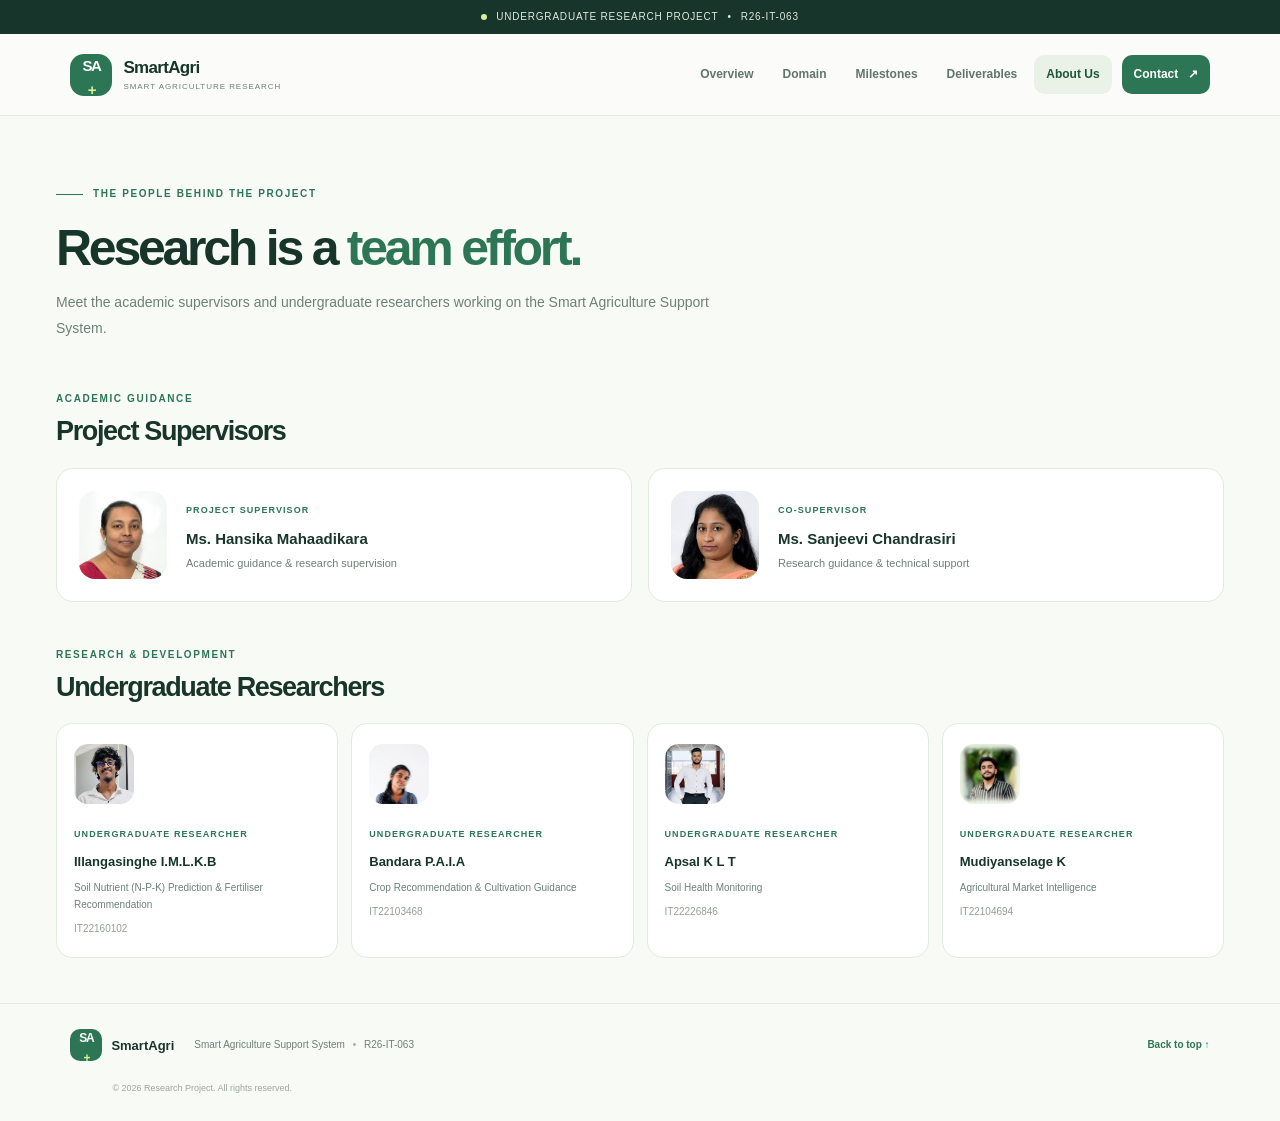
==== about.html @ f8f5207a "add research web files" ====
<!DOCTYPE html>
<html lang="en">
<head>
    <meta charset="UTF-8">
    <meta name="viewport" content="width=device-width, initial-scale=1.0">
    <meta name="description" content="Smart Agriculture Support System research project.">
    <title>About Us | SmartAgri Research</title>
    <link rel="stylesheet" href="styles.css">
</head>
<body id="top">
<div class="announcement">
    <span class="pulse"></span> Undergraduate Research Project <span>•</span> R26-IT-063
</div>
<header class="site-header">
  <a class="brand" href="index.html">
    <span class="brand-mark">SA<span>+</span></span>
    <span class="brand-copy"><strong>SmartAgri</strong><small>SMART AGRICULTURE RESEARCH</small></span>
  </a>
  <nav class="main-nav" aria-label="Main navigation">
    <a class="nav-link" href="index.html">Overview</a>
    <a class="nav-link" href="domain.html">Domain</a>
    <a class="nav-link" href="milestones.html">Milestones</a>
    <a class="nav-link" href="deliverables.html">Deliverables</a>
    <a class="nav-link active" href="about.html">About Us</a>
    <a class="nav-link nav-contact" href="contact.html">Contact <span>↗</span></a>
  </nav>
</header>

<main class="page-shell">
  <section class="page-hero">
    <div class="eyebrow"><span class="eyebrow-line"></span> THE PEOPLE BEHIND THE PROJECT</div>
    <h1>Research is a <span>team effort.</span></h1>
    <p>Meet the academic supervisors and undergraduate researchers working on the Smart Agriculture Support System.</p>
  </section>

  <!-- Project Supervisors Section -->
  <section class="team-section">
    <div class="team-heading">
      <div>
        <span class="section-kicker">ACADEMIC GUIDANCE</span>
        <h2>Project Supervisors</h2>
      </div>
    </div>
    <div class="supervisor-grid">
      <article class="person-card">
        <div class="person-avatar">
          <img src="images/supervisor1.jpg" alt="Ms. Hansika Mahaadikara">
        </div>
        <div>
          <span class="person-role">Project Supervisor</span>
          <h3>Ms. Hansika Mahaadikara</h3>
          <p>Academic guidance &amp; research supervision</p>
        </div>
      </article>
      <article class="person-card">
        <div class="person-avatar">
          <img src="images/supervisor2.jpg" alt="Ms. Sanjeevi Chandrasiri">
        </div>
        <div>
          <span class="person-role">Co-Supervisor</span>
          <h3>Ms. Sanjeevi Chandrasiri</h3>
          <p>Research guidance &amp; technical support</p>
        </div>
      </article>
    </div>
  </section>

  <!-- Undergraduate Researchers Section -->
  <section class="team-section">
    <div class="team-heading">
      <div>
        <span class="section-kicker">RESEARCH &amp; DEVELOPMENT</span>
        <h2>Undergraduate Researchers</h2>
      </div>
    </div>
    <div class="researcher-grid">
      <article class="researcher-card">
        <div class="person-avatar">
          <img src="images/member1.jpg" alt="Illangasinghe I.M.L.K.B">
        </div>
        <span class="person-role">Undergraduate Researcher</span>
        <h3>Illangasinghe I.M.L.K.B</h3>
        <p>Soil Nutrient (N-P-K) Prediction &amp; Fertiliser Recommendation</p>
        <div class="person-id">IT22160102</div>
      </article>
      
      <article class="researcher-card">
        <div class="person-avatar">
          <img src="images/member2.png" alt="Researcher 02">
        </div>
        <span class="person-role">Undergraduate Researcher</span>
        <h3>Bandara P.A.I.A</h3>
        <p>Crop Recommendation &amp; Cultivation Guidance</p>
        <div class="person-id">IT22103468</div>
      </article>
      
      <article class="researcher-card">
        <div class="person-avatar">
          <img src="images/member3.png" alt="Researcher 03">
        </div>
        <span class="person-role">Undergraduate Researcher</span>
        <h3>Apsal K L T
</h3>
        <p>Soil Health Monitoring</p>
        <div class="person-id">IT22226846</div>
      </article>
      
      <article class="researcher-card">
        <div class="person-avatar">
          <img src="images/member4.png" alt="Researcher 04">
        </div>
        <span class="person-role">Undergraduate Researcher</span>
        <h3>Mudiyanselage K
</h3>
        <p>Agricultural Market Intelligence</p>
        <div class="person-id">IT22104694</div>
      </article>
    </div>
  </section>

</main>

<footer class="site-footer">
  <a class="footer-brand" href="index.html"><span class="brand-mark">SA<span>+</span></span> SmartAgri</a>
  <p>Smart Agriculture Support System <span>•</span> R26-IT-063</p>
  <a href="#top" class="back-top">Back to top ↑</a>
  <small>© 2026 Research Project. All rights reserved.</small>
</footer>
</body>
</html>
---- styles.css ----
/* SmartAgri Research Website — HTML + CSS only */
:root{--ink:#18352c;--ink2:#29483e;--muted:#6d8078;--green:#2c7655;--green-dark:#1c563d;--lime:#d9ef9b;--mint:#eff6ed;--cream:#f8faf5;--white:#fff;--line:#e3eae1;--shadow:0 18px 55px rgba(28,67,48,.09);--font:Arial,Helvetica,sans-serif;--display:Arial,Helvetica,sans-serif}
*{box-sizing:border-box}html{scroll-behavior:smooth;scroll-padding-top:95px}body{margin:0;background:var(--cream);color:var(--ink);font-family:var(--font);font-size:15px;line-height:1.65}a{color:inherit;text-decoration:none}img{max-width:100%;display:block}.announcement{min-height:34px;background:var(--ink);color:#dfe9df;display:flex;align-items:center;justify-content:center;gap:9px;padding:5px 12px;font-size:10px;letter-spacing:.08em;text-transform:uppercase}.pulse{height:6px;width:6px;border-radius:50%;background:var(--lime)}.site-header{min-height:82px;display:flex;align-items:center;justify-content:space-between;padding:12px max(5.5vw,24px);background:#fbfcf9;border-bottom:1px solid #e5ebe2;gap:22px}.brand{display:flex;align-items:center;gap:11px;flex-shrink:0}.brand-mark{display:grid;place-items:center;background:var(--green);color:white;font-weight:800;width:42px;height:42px;border-radius:14px;font-size:15px;letter-spacing:-.1em}.brand-mark span{color:var(--lime)}.brand-copy{display:flex;flex-direction:column;line-height:1.25}.brand-copy strong{font-size:17px;letter-spacing:-.04em}.brand-copy small{font-size:8px;color:var(--muted);letter-spacing:.12em;margin-top:4px}.main-nav{display:flex;align-items:center;gap:5px;flex-wrap:wrap;justify-content:flex-end}.nav-link{padding:10px 12px;border-radius:10px;color:#61756a;font-size:12px;font-weight:700;transition:.2s}.nav-link:hover,.nav-link.active{background:#eaf2e8;color:var(--green-dark)}.nav-contact{background:var(--green);color:white;margin-left:5px}.nav-contact:hover{background:var(--green-dark);color:white}.nav-contact span{margin-left:6px}.page-shell{min-height:65vh}.hero{max-width:1240px;margin:0 auto;padding:70px 36px 60px;display:grid;grid-template-columns:1.03fr .97fr;align-items:center;gap:55px}.eyebrow,.section-kicker{display:flex;align-items:center;gap:10px;color:var(--green);font-size:10px;font-weight:700;letter-spacing:.16em}.eyebrow-line{height:1px;width:27px;background:var(--green)}h1,h2,h3,p{margin-top:0}.hero h1,.page-hero h1,.contact-copy h1{font-size:clamp(42px,5.2vw,66px);letter-spacing:-.065em;line-height:1.08;margin:22px 0;font-weight:800}.hero h1 span,.page-hero h1 span,.contact-copy h1 span{color:var(--green)}.hero-lead{max-width:560px;font-size:15px;line-height:1.9;color:#60766a}.hero-actions{display:flex;gap:12px;flex-wrap:wrap;margin-top:28px}.button{display:inline-flex;align-items:center;justify-content:center;gap:12px;padding:13px 18px;border-radius:11px;font-size:12px;font-weight:700;transition:.2s}.button-primary{background:var(--green);color:white}.button-primary:hover{background:var(--green-dark)}.button-secondary{background:white;border:1px solid var(--line);color:var(--ink)}.hero-note{display:flex;align-items:center;gap:10px;margin-top:30px;font-size:11px;color:#809087}.note-icon{width:24px;height:24px;border-radius:50%;display:grid;place-items:center;background:#e6f1dc;color:var(--green)}.hero-art{position:relative;min-height:400px;display:grid;place-items:center}.hero-image-wrap{position:relative;width:100%;height:390px;border-radius:30px 30px 90px 30px;overflow:hidden;box-shadow:var(--shadow);background:#dfead8}.hero-image-wrap img{width:100%;height:100%;object-fit:cover}.image-shade{position:absolute;inset:0;background:linear-gradient(0deg,#102f2299,transparent 55%)}.image-caption{position:absolute;bottom:24px;left:25px;color:white}.image-caption strong,.image-caption small{display:block}.image-caption strong{font-size:13px}.image-caption small{font-size:11px;color:#e1ebe1}.floating-card{position:absolute;z-index:3;display:flex;align-items:center;gap:12px;background:#ffffffed;border:1px solid #ffffffbd;padding:13px 16px;border-radius:15px;box-shadow:0 15px 35px #18352c1b}.floating-top{top:32px;left:-24px}.floating-bottom{right:-17px;bottom:40px}.float-icon{width:35px;height:35px;border-radius:11px;background:#e7f1dc;color:var(--green);display:grid;place-items:center;font-size:20px}.floating-card strong,.floating-card small{display:block}.floating-card strong{font-size:12px}.floating-card small{font-size:10px;color:var(--muted)}.stats-strip{border-top:1px solid var(--line);border-bottom:1px solid var(--line);display:grid;grid-template-columns:repeat(4,1fr);padding:23px max(8vw,25px);background:#f3f7f0}.stat{display:flex;flex-direction:column;align-items:center;gap:3px;border-right:1px solid #dce6d8}.stat:last-child{border:0}.stat-number{font-size:21px;font-weight:800;letter-spacing:-.04em}.stat-label{font-size:11px;color:var(--muted)}.section-block{max-width:1240px;padding:78px 36px;margin:auto}.section-heading{display:grid;grid-template-columns:1fr .72fr;align-items:end;gap:60px;margin-bottom:30px}.section-heading h2,.mission-band h2,.team-heading h2,.deliverable-intro h2,.contact-bottom h2{font-size:34px;line-height:1.2;letter-spacing:-.05em;margin:12px 0 0}.section-heading h2 span{color:var(--green)}.section-heading>p{color:var(--muted);font-size:13px;line-height:1.9;margin-bottom:4px}.component-grid{display:grid;grid-template-columns:repeat(4,1fr);gap:14px}.component-card{position:relative;background:white;border:1px solid var(--line);padding:24px 20px;border-radius:18px;min-height:235px;transition:.2s}.component-card:hover{transform:translateY(-3px);box-shadow:var(--shadow)}.card-number{position:absolute;right:18px;top:16px;font-size:10px;color:#a2b2a3;font-weight:700}.card-icon{width:45px;height:45px;display:grid;place-items:center;border-radius:14px;background:#eef5e8;font-size:22px;margin-bottom:20px}.component-card h3{font-size:14px;line-height:1.4;margin-bottom:9px}.component-card p{font-size:11px;color:var(--muted);line-height:1.8;margin-bottom:17px}.card-tag{font-size:9px;letter-spacing:.05em;text-transform:uppercase;font-weight:700;color:var(--green);background:#eff6ed;padding:6px 8px;border-radius:6px}.mission-band{background:var(--ink);color:white;padding:40px max(7vw,30px);display:grid;grid-template-columns:55px 1fr auto;gap:22px;align-items:center}.mission-symbol{width:49px;height:49px;display:grid;place-items:center;background:#ffffff12;border:1px solid #ffffff20;color:var(--lime);border-radius:15px;font-size:25px}.mission-band .section-kicker{color:var(--lime)}.mission-band h2{font-size:24px;max-width:700px;margin:8px 0}.mission-band p{font-size:12px;color:#c0cec4;max-width:700px;margin:0;line-height:1.8}.text-link{color:var(--lime);font-size:12px;font-weight:700;white-space:nowrap}.text-link span{margin-left:7px}.page-hero{max-width:1240px;padding:70px 36px 35px;margin:0 auto}.page-hero h1{font-size:50px;margin:18px 0 14px}.page-hero>p{max-width:700px;color:var(--muted);line-height:1.9;font-size:14px}.domain-layout{max-width:1240px;margin:10px auto 80px;padding:0 36px;display:grid;grid-template-columns:310px 1fr;gap:22px;align-items:start}.domain-tabs{display:flex;flex-direction:column;gap:8px}.domain-tab{display:flex;align-items:center;gap:12px;text-align:left;background:white;border:1px solid var(--line);padding:15px 14px;border-radius:13px;color:var(--ink);cursor:pointer;transition:.2s}.domain-tab:hover,.domain-tab:focus{background:#eaf2e8;border-color:#c8dac5}.domain-tab-icon{width:39px;height:39px;display:grid;place-items:center;flex-shrink:0;background:#eaf2e6;color:var(--green);border-radius:11px;font-size:20px}.domain-tab strong,.domain-tab small{display:block}.domain-tab strong{font-size:12px}.domain-tab small{font-size:10px;color:var(--muted);margin-top:2px}.tab-arrow{margin-left:auto;color:#9db09f}.domain-content{background:white;border:1px solid var(--line);border-radius:20px;padding:32px;min-height:300px;box-shadow:0 10px 35px #193e2508}.domain-content h2{font-size:26px;letter-spacing:-.04em;line-height:1.25;margin:12px 0}.domain-content h3{font-size:14px;margin:22px 0 8px}.domain-content p,.domain-content li{font-size:13px;color:#5e7266;line-height:1.9}.domain-content ul{padding-left:20px}.domain-content li::marker{color:var(--green)}.content-callout{padding:15px 17px;background:#f1f7ed;border-left:3px solid var(--green);border-radius:0 10px 10px 0;color:#4f6957;font-size:12px;line-height:1.8;margin-top:20px}.mini-grid{display:grid;grid-template-columns:repeat(2,1fr);gap:12px;margin-top:20px}.mini-card{background:#f8faf6;border:1px solid var(--line);border-radius:12px;padding:17px}.mini-card strong{font-size:12px;display:block;margin-bottom:5px}.mini-card p{font-size:11px;margin:0}.tech-pills{display:flex;flex-wrap:wrap;gap:8px;margin-top:15px}.tech-pills span{background:#eef5e9;border:1px solid #e0ebdb;padding:8px 11px;border-radius:8px;font-size:11px;font-weight:600;color:var(--green-dark)}.milestone-summary{max-width:1168px;margin:0 auto 35px;padding:22px 27px;background:white;border:1px solid var(--line);border-radius:16px;display:grid;grid-template-columns:1.4fr 1fr 1fr;gap:20px}.milestone-summary>div{display:flex;flex-direction:column;gap:6px}.summary-label{font-size:9px;letter-spacing:.15em;color:#84958a;font-weight:700}.milestone-summary strong{font-size:12px}.status-dot{display:inline-block;width:7px;height:7px;background:#e5aa5a;border-radius:50%;margin-right:5px}.timeline{max-width:1000px;margin:0 auto 45px;padding:0 30px 0 54px;position:relative}.timeline:before{content:"";position:absolute;top:18px;bottom:15px;left:17px;width:1px;background:#d5e3d2}.milestone{position:relative;display:grid;grid-template-columns:1fr auto;gap:18px;padding:0 0 26px}.milestone-marker{position:absolute;left:-45px;top:5px;width:20px;height:20px;border:5px solid #dcebd5;border-radius:50%;background:var(--green)}.milestone.upcoming .milestone-marker{background:white}.milestone-card{background:white;border:1px solid var(--line);padding:21px 23px;border-radius:15px}.milestone-meta{display:flex;gap:9px;align-items:center;margin-bottom:8px}.milestone-index{font-size:10px;color:#90a094;font-weight:700;letter-spacing:.1em}.milestone-status{font-size:9px;letter-spacing:.08em;font-weight:700;padding:5px 8px;border-radius:5px;background:#eaf4e7;color:#37794e}.milestone-status.progress{background:#fff1dc;color:#a26a22}.milestone-status.soon{background:#f0f2ee;color:#7e8b80}.milestone-card h3{font-size:15px;margin-bottom:7px}.milestone-card p{font-size:12px;color:var(--muted);line-height:1.8;margin:0}.milestone-date{align-self:start;color:#8b9b8f;font-size:10px;white-space:nowrap;padding-top:9px}.coming-banner{max-width:1000px;margin:0 auto 75px;background:#eef5e8;border:1px solid #dfead8;border-radius:15px;padding:20px 23px;display:flex;align-items:center;gap:15px}.coming-icon{width:37px;height:37px;border-radius:11px;display:grid;place-items:center;background:white;color:var(--green);font-size:19px;flex-shrink:0}.coming-banner strong{font-size:13px}.coming-banner p{font-size:11px;color:var(--muted);margin:3px 0 0}.coming-pill{font-size:9px;letter-spacing:.1em;font-weight:700;color:#7b8e7d;background:#fff;padding:7px 9px;border-radius:6px;white-space:nowrap;margin-left:auto}.deliverable-controls{max-width:1168px;margin:5px auto 35px;padding:0 0 22px;border-bottom:1px solid var(--line);display:flex;align-items:end;justify-content:space-between;gap:25px}.deliverable-intro h2{font-size:27px;margin:8px 0}.deliverable-intro p{font-size:12px;color:var(--muted);margin:0}.deliverable-section-title{max-width:1168px;margin:0 auto 17px;display:flex;align-items:center;gap:13px}.deliverable-section-icon{width:41px;height:41px;border-radius:12px;background:#e7f1df;color:var(--green);display:grid;place-items:center;font-size:21px}.deliverable-section-title h3{font-size:17px;margin:0 0 2px}.deliverable-section-title p{font-size:11px;color:var(--muted);margin:0}.section-count{font-size:9px;letter-spacing:.12em;color:#9aab9d;font-weight:700;margin-left:auto}.deliverable-grid{max-width:1168px;margin:0 auto 35px;display:grid;grid-template-columns:repeat(3,1fr);gap:14px}.file-card{background:white;border:1px solid var(--line);border-radius:15px;overflow:hidden;display:flex;flex-direction:column;min-width:0;transition:.2s}.file-card:hover{box-shadow:var(--shadow);transform:translateY(-2px)}.file-preview{height:125px;background:linear-gradient(135deg,#eaf3e3,#f6f8f2);position:relative;display:flex;align-items:center;justify-content:center;overflow:hidden}.file-preview:before{content:"";position:absolute;border:1px solid #c6d9bb;border-radius:50%;width:180px;height:180px;right:-40px;top:-85px}.file-icon{width:55px;height:65px;background:white;border:1px solid #dbe7d6;border-radius:9px;box-shadow:0 7px 18px #24472c13;display:grid;place-items:center;font-size:24px;color:var(--green);z-index:1}.file-kind{position:absolute;top:12px;left:13px;font-size:9px;letter-spacing:.1em;color:var(--green);font-weight:700}.file-body{padding:17px;display:flex;flex-direction:column;flex:1}.file-body h4{font-size:13px;line-height:1.5;margin:0 0 7px}.file-body p{font-size:11px;color:var(--muted);line-height:1.7;margin:0 0 15px;flex:1}.file-meta{font-size:9px;color:#9aa99c;margin-bottom:13px}.file-actions{display:flex;gap:8px;flex-wrap:wrap}.file-action{display:inline-flex;justify-content:center;align-items:center;gap:6px;flex:1;border:1px solid var(--line);border-radius:8px;padding:9px 8px;font-size:10px;font-weight:700;color:var(--green-dark);background:white}.file-action.primary{background:var(--green);border-color:var(--green);color:white}.drive-note{max-width:1168px;margin:10px auto 75px;padding:13px 16px;background:#f1f4ee;border-radius:10px;color:#718276;font-size:11px}.team-section{max-width:1168px;margin:0 auto 45px}.team-heading{display:flex;justify-content:space-between;align-items:end;margin-bottom:20px}.team-heading h2{font-size:27px;margin-top:8px}.team-count{font-size:9px;letter-spacing:.12em;color:#92a295;font-weight:700;padding-bottom:5px}.supervisor-grid{display:grid;grid-template-columns:repeat(2,1fr);gap:16px}.person-card{background:white;border:1px solid var(--line);border-radius:17px;padding:22px;display:flex;align-items:center;gap:19px;min-width:0}.person-avatar{width:88px;height:88px;border-radius:16px;background:linear-gradient(145deg,#e2efda,#f4f7ed);display:grid;place-items:center;flex-shrink:0;overflow:hidden;color:var(--green);font-size:23px;font-weight:800}.person-avatar img{width:100%;height:100%;object-fit:cover}.person-role{font-size:9px;letter-spacing:.12em;color:var(--green);font-weight:700;text-transform:uppercase}.person-card h3{font-size:15px;margin:7px 0 5px;line-height:1.4}.person-card p{font-size:11px;color:var(--muted);margin:0;line-height:1.7}.researcher-grid{display:grid;grid-template-columns:repeat(4,1fr);gap:13px}.researcher-card{background:white;border:1px solid var(--line);border-radius:16px;padding:20px 17px;min-height:220px}.researcher-card .person-avatar{width:60px;height:60px;border-radius:14px;font-size:17px;margin-bottom:16px}.researcher-card h3{font-size:13px;line-height:1.5;margin:7px 0}.researcher-card p{font-size:10px;color:var(--muted);margin:0;line-height:1.7}.person-id{font-size:10px;color:#91a093;margin-top:8px}.team-note{max-width:1168px;margin:0 auto 75px;background:#eef5e8;border-radius:12px;padding:15px 18px;display:flex;gap:12px;align-items:center;color:var(--muted);font-size:11px}.team-note p{margin:0}.contact-hero{max-width:1168px;margin:0 auto;padding:65px 0;display:grid;grid-template-columns:1fr .8fr;align-items:center;gap:60px}.contact-copy h1{font-size:52px}.contact-copy>p{max-width:500px;color:var(--muted);font-size:14px;line-height:1.9}.contact-hint{display:block;margin-top:12px;color:#91a095;font-size:10px}.contact-art{min-height:330px;position:relative;display:grid;place-items:center}.contact-circle{position:absolute;border:1px solid #cbdcc2;border-radius:50%}.circle-one{width:300px;height:300px}.circle-two{width:230px;height:230px}.contact-card{position:relative;z-index:2;background:white;border:1px solid var(--line);box-shadow:var(--shadow);padding:28px;width:290px;border-radius:20px}.contact-card-icon{display:grid;place-items:center;width:45px;height:45px;background:#eaf3e3;border-radius:13px;color:var(--green);font-size:22px;margin-bottom:25px}.contact-card h3{font-size:22px;letter-spacing:-.04em;line-height:1.3;margin:9px 0}.contact-card p{font-size:12px;color:var(--muted)}.contact-card-line{height:1px;background:var(--line);margin:22px 0 14px}.contact-card-foot{font-size:10px;color:#859589}.contact-options{max-width:1168px;margin:0 auto 55px;display:grid;grid-template-columns:repeat(3,1fr);gap:14px}.contact-options article{background:white;border:1px solid var(--line);border-radius:15px;padding:22px;display:flex;gap:14px}.contact-option-icon{width:40px;height:40px;flex-shrink:0;display:grid;place-items:center;border-radius:11px;background:#eaf3e3;color:var(--green);font-size:19px}.contact-options h3{font-size:14px;margin:3px 0 6px}.contact-options p,.contact-options article>div>span{font-size:11px;color:var(--muted);line-height:1.8;margin:0 0 9px;display:block}.contact-options a{font-size:11px;font-weight:700;color:var(--green)}.contact-bottom{max-width:1168px;margin:0 auto 75px;padding:28px 31px;background:var(--ink);color:white;border-radius:17px;display:flex;align-items:center;justify-content:space-between;gap:25px}.contact-bottom .section-kicker{color:var(--lime)}.contact-bottom h2{font-size:24px;margin:8px 0}.contact-bottom p{font-size:12px;color:#c2d0c5;margin:0;max-width:650px;line-height:1.8}.contact-bottom .coming-pill{background:#ffffff15;color:var(--lime)}.site-footer{border-top:1px solid var(--line);padding:25px max(5.5vw,24px);display:flex;align-items:center;gap:20px;flex-wrap:wrap}.footer-brand{display:flex;align-items:center;gap:9px;font-size:13px;font-weight:700}.footer-brand .brand-mark{width:32px;height:32px;border-radius:10px;font-size:12px}.site-footer p{font-size:10px;color:var(--muted);margin:0}.site-footer p span{margin:0 5px;color:#a2b0a4}.back-top{font-size:10px;font-weight:700;color:var(--green);margin-left:auto}.site-footer>small{font-size:9px;color:#9aa99c;width:100%;padding-left:42px}.page-bottom{max-width:1168px;margin:0 auto 70px;padding:20px 22px;border-radius:14px;background:#eef5e8;display:flex;align-items:center;justify-content:space-between;gap:15px}.page-bottom p{margin:0;font-size:12px;color:var(--muted)}.page-bottom a{font-size:12px;color:var(--green);font-weight:700;white-space:nowrap}
@media(max-width:1050px){.site-header{align-items:flex-start;flex-direction:column;gap:12px}.main-nav{justify-content:flex-start}.hero{gap:30px;padding-top:50px}.component-grid{grid-template-columns:repeat(2,1fr)}.section-heading{gap:30px}.deliverable-controls,.deliverable-section-title,.deliverable-grid,.drive-note,.team-section,.team-note,.contact-hero,.contact-options,.contact-bottom,.milestone-summary,.page-bottom{margin-left:24px;margin-right:24px}.researcher-grid{grid-template-columns:repeat(2,1fr)}.contact-hero{gap:25px}}
@media(max-width:760px){.announcement{font-size:9px}.site-header{padding:14px 20px;position:relative}.main-nav{gap:4px}.nav-link{padding:9px 10px;font-size:11px}.hero{grid-template-columns:1fr;padding:45px 22px;gap:20px}.hero h1{font-size:46px}.hero-lead{font-size:14px}.hero-art{min-height:300px;margin:5px 10px 0}.hero-image-wrap{height:295px;border-radius:22px 22px 65px 22px}.floating-top{left:-10px;top:15px}.floating-bottom{right:-10px;bottom:18px}.floating-card{padding:9px 11px}.stats-strip{grid-template-columns:repeat(2,1fr);padding:18px 12px;row-gap:18px}.stat:nth-child(2){border-right:0}.stat-number{font-size:18px}.section-block{padding:50px 22px}.section-heading{grid-template-columns:1fr;gap:13px}.section-heading h2,.mission-band h2{font-size:28px}.component-grid{gap:10px}.component-card{padding:18px 14px;min-height:250px}.component-card h3{font-size:13px}.component-card p{font-size:11px}.mission-band{grid-template-columns:42px 1fr;padding:28px 22px;gap:14px}.mission-symbol{width:40px;height:40px}.mission-band h2{font-size:20px}.text-link{grid-column:2}.page-hero{padding:48px 22px 27px}.page-hero h1{font-size:40px}.page-hero>p{font-size:13px}.domain-layout{padding:0 18px;margin-bottom:50px;grid-template-columns:1fr;gap:13px}.domain-tabs{display:grid;grid-template-columns:repeat(2,1fr);gap:7px}.domain-tab{padding:10px 9px;gap:8px}.domain-tab-icon{width:30px;height:30px;font-size:16px}.domain-tab strong{font-size:10px}.domain-tab small{display:none}.tab-arrow{display:none}.domain-content{padding:22px 18px;min-height:0}.domain-content h2{font-size:23px}.mini-grid{grid-template-columns:1fr}.milestone-summary{grid-template-columns:1fr;gap:13px;margin:0 18px 25px;padding:18px}.timeline{padding:0 0 0 42px;margin:0 18px 30px}.timeline:before{left:8px}.milestone-marker{left:-42px}.milestone{grid-template-columns:1fr;gap:0;padding-bottom:17px}.milestone-date{padding:0 0 0 2px;grid-row:1}.milestone-card{padding:17px}.coming-banner{margin:0 18px 50px;align-items:flex-start;padding:15px}.coming-pill{font-size:8px}.deliverable-controls{margin:0 18px 25px;display:block}.deliverable-intro{margin-bottom:16px}.deliverable-section-title,.deliverable-grid,.drive-note{margin-left:18px;margin-right:18px}.deliverable-grid{grid-template-columns:1fr;gap:12px}.file-preview{height:110px}.section-count{font-size:8px}.team-section{margin:0 18px 30px}.team-heading h2{font-size:22px}.supervisor-grid{grid-template-columns:1fr}.person-card{padding:16px;gap:13px}.person-avatar{width:70px;height:70px}.researcher-grid{grid-template-columns:1fr 1fr;gap:9px}.researcher-card{padding:14px 12px;min-height:205px}.researcher-card h3{font-size:12px}.team-note{margin:0 18px 50px;align-items:flex-start}.contact-hero{margin:0 22px;padding:45px 0 32px;grid-template-columns:1fr;gap:4px}.contact-copy h1{font-size:42px}.contact-art{min-height:290px}.contact-options{margin:0 18px 35px;grid-template-columns:1fr}.contact-bottom{margin:0 18px 50px;align-items:flex-start;padding:22px;flex-direction:column}.site-footer{padding:20px;gap:12px}.site-footer p{width:calc(100% - 45px);order:3}.back-top{margin-left:auto}.site-footer>small{padding-left:0}.page-bottom{margin:0 18px 50px;align-items:flex-start;flex-direction:column}}
@media(max-width:390px){.brand-copy small{font-size:7px}.hero h1{font-size:40px}.component-grid{grid-template-columns:1fr}.component-card{min-height:0}.domain-tabs{grid-template-columns:1fr}.domain-tab small{display:block}.researcher-grid{grid-template-columns:1fr}.researcher-card{min-height:0}.researcher-card .person-avatar{margin-bottom:10px}}
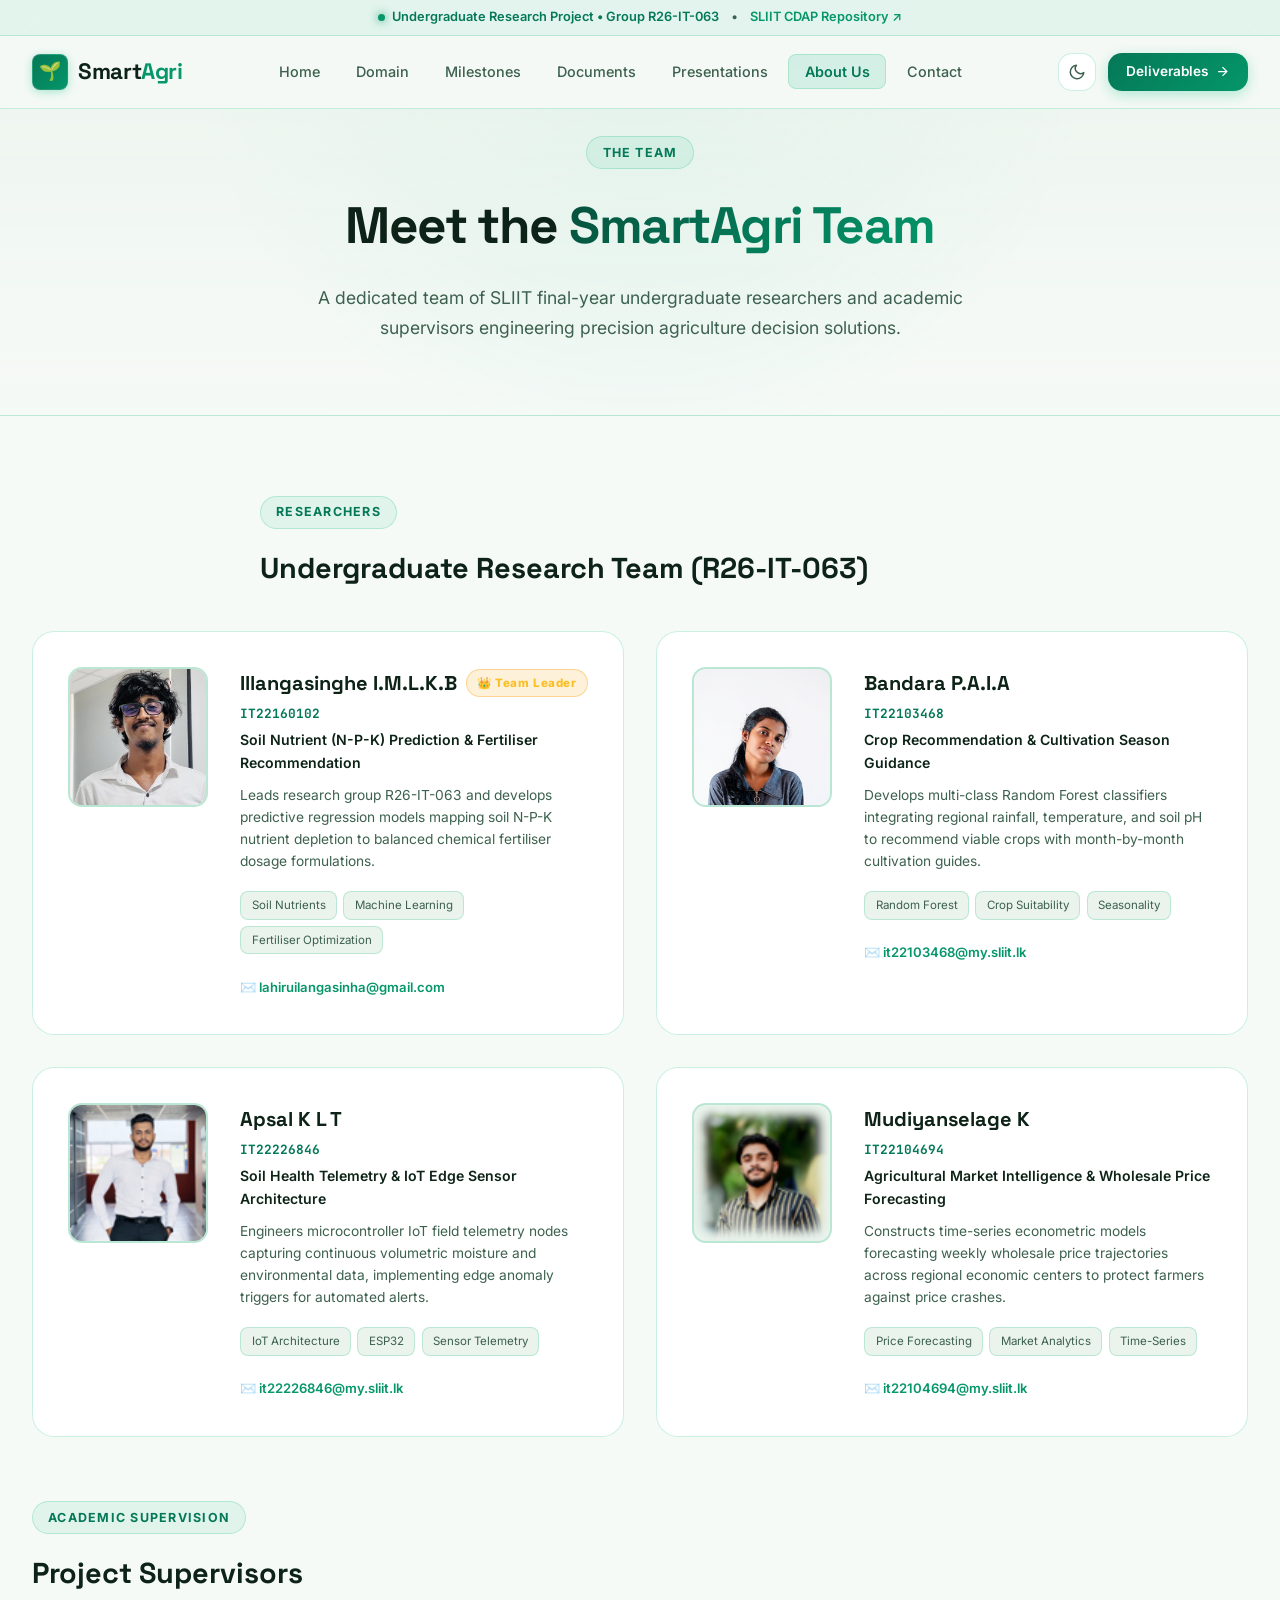
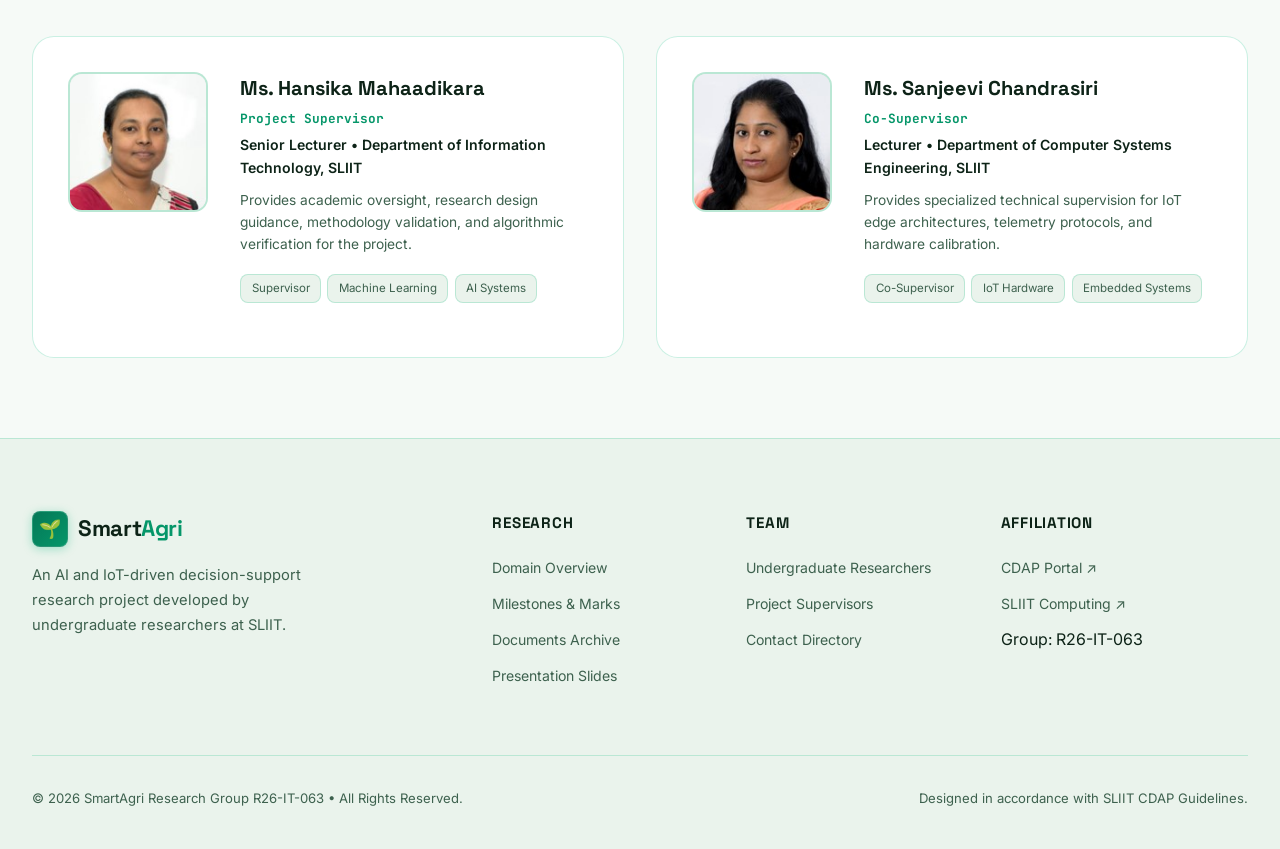
==== commit 4fbb125b: "new update" ====
--- a/about.html
+++ b/about.html
@@ -1,130 +1,304 @@
 <!DOCTYPE html>
 <html lang="en">
 <head>
-    <meta charset="UTF-8">
-    <meta name="viewport" content="width=device-width, initial-scale=1.0">
-    <meta name="description" content="Smart Agriculture Support System research project.">
-    <title>About Us | SmartAgri Research</title>
-    <link rel="stylesheet" href="styles.css">
+  <meta charset="UTF-8" />
+  <meta name="viewport" content="width=device-width, initial-scale=1.0" />
+  <meta name="description" content="Meet the SmartAgri Research Team — Academic supervisors and final year undergraduate researchers at SLIIT." />
+  <title>About Us | SmartAgri</title>
+
+  <link rel="preconnect" href="https://fonts.googleapis.com/" />
+  <link rel="preconnect" href="https://fonts.gstatic.com/" crossorigin />
+  <link href="https://fonts.googleapis.com/css2?family=Inter:wght@300;400;500;600;700;800;900&family=Space+Grotesk:wght@400;500;600;700&family=JetBrains+Mono:wght@400;500;600&display=swap" rel="stylesheet" />
+
+  <link rel="stylesheet" href="css/style.css" />
+  <link rel="stylesheet" href="css/inner.css" />
+  <link rel="stylesheet" href="css/inner-extra.css" />
 </head>
-<body id="top">
-<div class="announcement">
-    <span class="pulse"></span> Undergraduate Research Project <span>•</span> R26-IT-063
-</div>
-<header class="site-header">
-  <a class="brand" href="index.html">
-    <span class="brand-mark">SA<span>+</span></span>
-    <span class="brand-copy"><strong>SmartAgri</strong><small>SMART AGRICULTURE RESEARCH</small></span>
-  </a>
-  <nav class="main-nav" aria-label="Main navigation">
-    <a class="nav-link" href="index.html">Overview</a>
-    <a class="nav-link" href="domain.html">Domain</a>
-    <a class="nav-link" href="milestones.html">Milestones</a>
-    <a class="nav-link" href="deliverables.html">Deliverables</a>
-    <a class="nav-link active" href="about.html">About Us</a>
-    <a class="nav-link nav-contact" href="contact.html">Contact <span>↗</span></a>
-  </nav>
-</header>
-
-<main class="page-shell">
-  <section class="page-hero">
-    <div class="eyebrow"><span class="eyebrow-line"></span> THE PEOPLE BEHIND THE PROJECT</div>
-    <h1>Research is a <span>team effort.</span></h1>
-    <p>Meet the academic supervisors and undergraduate researchers working on the Smart Agriculture Support System.</p>
-  </section>
-
-  <!-- Project Supervisors Section -->
-  <section class="team-section">
-    <div class="team-heading">
-      <div>
-        <span class="section-kicker">ACADEMIC GUIDANCE</span>
-        <h2>Project Supervisors</h2>
-      </div>
+<body>
+
+  <!-- Site Header (Announcement Bar + Main Navigation) -->
+  <header class="site-header" id="siteHeader">
+    <div class="announcement-bar">
+      <div class="announcement-badge">
+        <span class="announcement-dot"></span>
+        <span>Undergraduate Research Project &bull; Group R26-IT-063</span>
+      </div>
+      <span>&bull;</span>
+      <a class="announcement-link" href="http://cdap.sliit.lk/" target="_blank" rel="noopener">SLIIT CDAP Repository ↗</a>
     </div>
-    <div class="supervisor-grid">
-      <article class="person-card">
-        <div class="person-avatar">
-          <img src="images/supervisor1.jpg" alt="Ms. Hansika Mahaadikara">
-        </div>
-        <div>
-          <span class="person-role">Project Supervisor</span>
-          <h3>Ms. Hansika Mahaadikara</h3>
-          <p>Academic guidance &amp; research supervision</p>
-        </div>
-      </article>
-      <article class="person-card">
-        <div class="person-avatar">
-          <img src="images/supervisor2.jpg" alt="Ms. Sanjeevi Chandrasiri">
-        </div>
-        <div>
-          <span class="person-role">Co-Supervisor</span>
-          <h3>Ms. Sanjeevi Chandrasiri</h3>
-          <p>Research guidance &amp; technical support</p>
-        </div>
-      </article>
+
+    <!-- Navigation -->
+    <nav class="navbar" id="navbar">
+      <div class="nav-container">
+        <a class="nav-logo" href="index.html">
+          <span class="logo-badge">🌱</span>
+          <span class="logo-text">Smart<span class="accent">Agri</span></span>
+        </a>
+
+        <ul class="nav-links" id="navLinks">
+          <li><a class="nav-link" href="index.html">Home</a></li>
+          <li><a class="nav-link" href="domain.html">Domain</a></li>
+          <li><a class="nav-link" href="milestones.html">Milestones</a></li>
+          <li><a class="nav-link" href="documents.html">Documents</a></li>
+          <li><a class="nav-link" href="presentations.html">Presentations</a></li>
+          <li><a class="nav-link active" href="about.html">About Us</a></li>
+          <li><a class="nav-link" href="contact.html">Contact</a></li>
+        </ul>
+
+        <div class="nav-actions">
+          <!-- Theme Toggle Button -->
+          <button class="theme-toggle-btn" type="button" aria-label="Toggle theme" title="Toggle theme">
+            <svg class="theme-icon-sun" style="display:none;" viewBox="0 0 24 24" fill="none" stroke="currentColor" stroke-width="2" stroke-linecap="round" stroke-linejoin="round">
+              <circle cx="12" cy="12" r="5"></circle>
+              <line x1="12" y1="1" x2="12" y2="3"></line>
+              <line x1="12" y1="21" x2="12" y2="23"></line>
+              <line x1="4.22" y1="4.22" x2="5.64" y2="5.64"></line>
+              <line x1="18.36" y1="18.36" x2="19.78" y2="19.78"></line>
+              <line x1="1" y1="12" x2="3" y2="12"></line>
+              <line x1="21" y1="12" x2="23" y2="12"></line>
+              <line x1="4.22" y1="19.78" x2="5.64" y2="18.36"></line>
+              <line x1="18.36" y1="5.64" x2="19.78" y2="4.22"></line>
+            </svg>
+            <svg class="theme-icon-moon" style="display:block;" viewBox="0 0 24 24" fill="none" stroke="currentColor" stroke-width="2" stroke-linecap="round" stroke-linejoin="round">
+              <path d="M21 12.79A9 9 0 1 1 11.21 3 7 7 0 0 0 21 12.79z"></path>
+            </svg>
+          </button>
+
+          <a class="nav-btn" href="documents.html">
+            <span>Deliverables</span>
+            <svg width="15" height="15" viewBox="0 0 24 24" fill="none" stroke="currentColor" stroke-width="2"><path d="M5 12h14M12 5l7 7-7 7"/></svg>
+          </a>
+
+          <button class="nav-toggle" id="navToggle" aria-label="Toggle navigation">
+            <span></span><span></span><span></span>
+          </button>
+        </div>
+      </div>
+    </nav>
+  </header>
+
+  <!-- Page Header -->
+  <header class="page-header">
+    <div class="container">
+      <span class="section-tag">The Team</span>
+      <h1>Meet the <span class="gradient-text">SmartAgri Team</span></h1>
+      <p>A dedicated team of SLIIT final-year undergraduate researchers and academic supervisors engineering precision agriculture decision solutions.</p>
     </div>
-  </section>
-
-  <!-- Undergraduate Researchers Section -->
-  <section class="team-section">
-    <div class="team-heading">
-      <div>
-        <span class="section-kicker">RESEARCH &amp; DEVELOPMENT</span>
-        <h2>Undergraduate Researchers</h2>
+  </header>
+
+  <main>
+    <section class="team-section">
+      <div class="container">
+
+        <!-- 1. Undergraduate Researchers Section -->
+        <div class="section-header" style="text-align: left; margin-bottom: 2.5rem;">
+          <span class="section-tag">RESEARCHERS</span>
+          <h2 style="font-family: var(--font-display); font-size: 1.8rem; font-weight: 800;">Undergraduate Research Team (R26-IT-063)</h2>
+        </div>
+
+        <div class="team-grid">
+          <!-- Leader: Member 1 -->
+          <div class="team-card">
+            <div class="member-avatar">
+              <img src="images/member1.jpg" alt="Illangasinghe I.M.L.K.B" />
+            </div>
+            <div class="member-info">
+              <div class="member-header">
+                <h3>Illangasinghe I.M.L.K.B</h3>
+                <span class="leader-badge">👑 Team Leader</span>
+              </div>
+              <span class="member-id">IT22160102</span>
+              <span class="member-role">Soil Nutrient (N-P-K) Prediction &amp; Fertiliser Recommendation</span>
+              <p>
+                Leads research group R26-IT-063 and develops predictive regression models mapping soil N-P-K nutrient depletion to balanced chemical fertiliser dosage formulations.
+              </p>
+              <div class="member-tags">
+                <span class="tag">Soil Nutrients</span>
+                <span class="tag">Machine Learning</span>
+                <span class="tag">Fertiliser Optimization</span>
+              </div>
+              <a class="member-email" href="mailto:lahiruilangasinha@gmail.com">
+                ✉️ lahiruilangasinha@gmail.com
+              </a>
+            </div>
+          </div>
+
+          <!-- Member 2 -->
+          <div class="team-card">
+            <div class="member-avatar">
+              <img src="images/member2.png" alt="Bandara P.A.I.A" />
+            </div>
+            <div class="member-info">
+              <div class="member-header">
+                <h3>Bandara P.A.I.A</h3>
+              </div>
+              <span class="member-id">IT22103468</span>
+              <span class="member-role">Crop Recommendation &amp; Cultivation Season Guidance</span>
+              <p>
+                Develops multi-class Random Forest classifiers integrating regional rainfall, temperature, and soil pH to recommend viable crops with month-by-month cultivation guides.
+              </p>
+              <div class="member-tags">
+                <span class="tag">Random Forest</span>
+                <span class="tag">Crop Suitability</span>
+                <span class="tag">Seasonality</span>
+              </div>
+              <a class="member-email" href="mailto:it22103468@my.sliit.lk">
+                ✉️ it22103468@my.sliit.lk
+              </a>
+            </div>
+          </div>
+
+          <!-- Member 3 -->
+          <div class="team-card">
+            <div class="member-avatar">
+              <img src="images/member3.png" alt="Apsal K.L.T" />
+            </div>
+            <div class="member-info">
+              <div class="member-header">
+                <h3>Apsal K L T</h3>
+              </div>
+              <span class="member-id">IT22226846</span>
+              <span class="member-role">Soil Health Telemetry &amp; IoT Edge Sensor Architecture</span>
+              <p>
+                Engineers microcontroller IoT field telemetry nodes capturing continuous volumetric moisture and environmental data, implementing edge anomaly triggers for automated alerts.
+              </p>
+              <div class="member-tags">
+                <span class="tag">IoT Architecture</span>
+                <span class="tag">ESP32</span>
+                <span class="tag">Sensor Telemetry</span>
+              </div>
+              <a class="member-email" href="mailto:it22226846@my.sliit.lk">
+                ✉️ it22226846@my.sliit.lk
+              </a>
+            </div>
+          </div>
+
+          <!-- Member 4 -->
+          <div class="team-card">
+            <div class="member-avatar">
+              <img src="images/member4.png" alt="Mudiyanselage K" />
+            </div>
+            <div class="member-info">
+              <div class="member-header">
+                <h3>Mudiyanselage K</h3>
+              </div>
+              <span class="member-id">IT22104694</span>
+              <span class="member-role">Agricultural Market Intelligence &amp; Wholesale Price Forecasting</span>
+              <p>
+                Constructs time-series econometric models forecasting weekly wholesale price trajectories across regional economic centers to protect farmers against price crashes.
+              </p>
+              <div class="member-tags">
+                <span class="tag">Price Forecasting</span>
+                <span class="tag">Market Analytics</span>
+                <span class="tag">Time-Series</span>
+              </div>
+              <a class="member-email" href="mailto:it22104694@my.sliit.lk">
+                ✉️ it22104694@my.sliit.lk
+              </a>
+            </div>
+          </div>
+        </div>
+
+        <!-- 2. Academic Supervisors Section -->
+        <div class="section-header" style="text-align: left; margin: 4rem 0 2.5rem;" id="supervisors">
+          <span class="section-tag">ACADEMIC SUPERVISION</span>
+          <h2 style="font-family: var(--font-display); font-size: 1.8rem; font-weight: 800;">Project Supervisors</h2>
+        </div>
+
+        <div class="supervisors-grid">
+          <!-- Supervisor 1 -->
+          <div class="team-card">
+            <div class="member-avatar">
+              <img src="images/supervisor1.jpg" alt="Ms. Hansika Mahaadikara" />
+            </div>
+            <div class="member-info">
+              <div class="member-header">
+                <h3>Ms. Hansika Mahaadikara</h3>
+              </div>
+              <span class="member-id" style="color: var(--clr-accent);">Project Supervisor</span>
+              <span class="member-role">Senior Lecturer &bull; Department of Information Technology, SLIIT</span>
+              <p>Provides academic oversight, research design guidance, methodology validation, and algorithmic verification for the project.</p>
+              <div class="member-tags">
+                <span class="tag">Supervisor</span>
+                <span class="tag">Machine Learning</span>
+                <span class="tag">AI Systems</span>
+              </div>
+            </div>
+          </div>
+
+          <!-- Supervisor 2 -->
+          <div class="team-card">
+            <div class="member-avatar">
+              <img src="images/supervisor2.jpg" alt="Ms. Sanjeevi Chandrasiri" />
+            </div>
+            <div class="member-info">
+              <div class="member-header">
+                <h3>Ms. Sanjeevi Chandrasiri</h3>
+              </div>
+              <span class="member-id" style="color: var(--clr-accent);">Co-Supervisor</span>
+              <span class="member-role">Lecturer &bull; Department of Computer Systems Engineering, SLIIT</span>
+              <p>Provides specialized technical supervision for IoT edge architectures, telemetry protocols, and hardware calibration.</p>
+              <div class="member-tags">
+                <span class="tag">Co-Supervisor</span>
+                <span class="tag">IoT Hardware</span>
+                <span class="tag">Embedded Systems</span>
+              </div>
+            </div>
+          </div>
+        </div>
+
+      </div>
+    </section>
+  </main>
+
+  <!-- Footer -->
+  <footer class="footer">
+    <div class="container">
+      <div class="footer-grid">
+        <div class="footer-brand">
+          <a class="nav-logo" href="index.html">
+            <span class="logo-badge">🌱</span>
+            <span class="logo-text">Smart<span class="accent">Agri</span></span>
+          </a>
+          <p>An AI and IoT-driven decision-support research project developed by undergraduate researchers at SLIIT.</p>
+        </div>
+
+        <div class="footer-col">
+          <h4>Research</h4>
+          <ul>
+            <li><a href="domain.html">Domain Overview</a></li>
+            <li><a href="milestones.html">Milestones &amp; Marks</a></li>
+            <li><a href="documents.html">Documents Archive</a></li>
+            <li><a href="presentations.html">Presentation Slides</a></li>
+          </ul>
+        </div>
+
+        <div class="footer-col">
+          <h4>Team</h4>
+          <ul>
+            <li><a href="about.html">Undergraduate Researchers</a></li>
+            <li><a href="about.html#supervisors">Project Supervisors</a></li>
+            <li><a href="contact.html">Contact Directory</a></li>
+          </ul>
+        </div>
+
+        <div class="footer-col">
+          <h4>Affiliation</h4>
+          <ul>
+            <li><a href="http://cdap.sliit.lk/" target="_blank" rel="noopener">CDAP Portal ↗</a></li>
+            <li><a href="https://www.sliit.lk/" target="_blank" rel="noopener">SLIIT Computing ↗</a></li>
+            <li><span>Group: R26-IT-063</span></li>
+          </ul>
+        </div>
+      </div>
+
+      <div class="footer-bottom">
+        <div>&copy; 2026 SmartAgri Research Group R26-IT-063 &bull; All Rights Reserved.</div>
+        <div>Designed in accordance with SLIIT CDAP Guidelines.</div>
       </div>
     </div>
-    <div class="researcher-grid">
-      <article class="researcher-card">
-        <div class="person-avatar">
-          <img src="images/member1.jpg" alt="Illangasinghe I.M.L.K.B">
-        </div>
-        <span class="person-role">Undergraduate Researcher</span>
-        <h3>Illangasinghe I.M.L.K.B</h3>
-        <p>Soil Nutrient (N-P-K) Prediction &amp; Fertiliser Recommendation</p>
-        <div class="person-id">IT22160102</div>
-      </article>
-      
-      <article class="researcher-card">
-        <div class="person-avatar">
-          <img src="images/member2.png" alt="Researcher 02">
-        </div>
-        <span class="person-role">Undergraduate Researcher</span>
-        <h3>Bandara P.A.I.A</h3>
-        <p>Crop Recommendation &amp; Cultivation Guidance</p>
-        <div class="person-id">IT22103468</div>
-      </article>
-      
-      <article class="researcher-card">
-        <div class="person-avatar">
-          <img src="images/member3.png" alt="Researcher 03">
-        </div>
-        <span class="person-role">Undergraduate Researcher</span>
-        <h3>Apsal K L T
-</h3>
-        <p>Soil Health Monitoring</p>
-        <div class="person-id">IT22226846</div>
-      </article>
-      
-      <article class="researcher-card">
-        <div class="person-avatar">
-          <img src="images/member4.png" alt="Researcher 04">
-        </div>
-        <span class="person-role">Undergraduate Researcher</span>
-        <h3>Mudiyanselage K
-</h3>
-        <p>Agricultural Market Intelligence</p>
-        <div class="person-id">IT22104694</div>
-      </article>
-    </div>
-  </section>
-
-</main>
-
-<footer class="site-footer">
-  <a class="footer-brand" href="index.html"><span class="brand-mark">SA<span>+</span></span> SmartAgri</a>
-  <p>Smart Agriculture Support System <span>•</span> R26-IT-063</p>
-  <a href="#top" class="back-top">Back to top ↑</a>
-  <small>© 2026 Research Project. All rights reserved.</small>
-</footer>
+  </footer>
+
+  <script src="js/main.js"></script>
 </body>
 </html>
--- a/css/style.css
+++ b/css/style.css
@@ -0,0 +1,650 @@
+/* =========================================================
+   SmartAgri Website — Global Styles
+   Matched to the reference design system with Emerald/Green Agriculture theme
+   ========================================================= */
+
+@import url('https://fonts.googleapis.com/css2?family=Inter:wght@300;400;500;600;700;800;900&family=Space+Grotesk:wght@400;500;600;700&family=JetBrains+Mono:wght@400;500;600&display=swap');
+
+/* ---- Design Tokens ---- */
+:root {
+  /* Default: Deep Agriculture Emerald Dark Theme */
+  --clr-bg: #030d07;
+  --clr-bg-2: #06150c;
+  --clr-bg-card: #091c11;
+  --clr-bg-card-hover: #0f2c1c;
+  --clr-border: rgba(16, 185, 129, 0.16);
+  --clr-border-hover: rgba(52, 211, 153, 0.45);
+
+  /* Emerald Palette — High (dark) → Low (light) */
+  --clr-green-900: #064e3b;   /* darkest forest */
+  --clr-green-700: #047857;   /* deep emerald   */
+  --clr-green-600: #059669;   /* medium-dark green */
+  --clr-primary:   #10b981;   /* primary emerald */
+  --clr-green-400: #34d399;   /* medium-light mint */
+  --clr-primary-light: #6ee7b7; /* sky mint */
+  --clr-green-200: #a7f3d0;   /* very light mint */
+
+  /* State colors */
+  --clr-danger:  #ef4444;
+  --clr-warning: #f59e0b;
+  --clr-info:    #38bdf8;
+  --clr-success: #10b981;
+
+  /* Accent uses vibrant mint & lime */
+  --clr-accent:   #34d399;
+  --clr-accent-2: #059669;
+  --clr-lime:     #a3e635;
+
+  --clr-text:       #f0fdf4;
+  --clr-text-muted: #86b29b;
+  --clr-text-faint: #3b614d;
+
+  /* Gradients flowing across the emerald & mint spectrum */
+  --gradient-primary: linear-gradient(135deg, #059669 0%, #34d399 100%);
+  --gradient-hero:    linear-gradient(135deg, #047857 0%, #10b981 45%, #a7f3d0 100%);
+  --gradient-high:    linear-gradient(135deg, #064e3b 0%, #047857 100%);
+  --gradient-mid:     linear-gradient(135deg, #059669 0%, #10b981 100%);
+  --gradient-low:     linear-gradient(135deg, #34d399 0%, #6ee7b7 100%);
+  --gradient-card:    linear-gradient(145deg, #091c11 0%, #0f2c1c 100%);
+
+  --shadow-sm:          0 2px 8px rgba(0, 0, 0, 0.5);
+  --shadow-md:          0 8px 32px rgba(0, 0, 0, 0.6);
+  --shadow-lg:          0 20px 60px rgba(0, 0, 0, 0.7);
+  --shadow-glow:        0 0 40px rgba(16, 185, 129, 0.25);
+  --shadow-glow-accent: 0 0 40px rgba(5, 150, 105, 0.35);
+
+  --radius-sm: 8px;
+  --radius-md: 14px;
+  --radius-lg: 22px;
+  --radius-xl: 32px;
+
+  --font-sans: 'Inter', -apple-system, BlinkMacSystemFont, sans-serif;
+  --font-display: 'Space Grotesk', 'Inter', sans-serif;
+  --font-mono: 'JetBrains Mono', monospace;
+
+  --transition: 0.25s cubic-bezier(0.4, 0, 0.2, 1);
+  --transition-slow: 0.4s cubic-bezier(0.4, 0, 0.2, 1);
+}
+
+/* Light Theme Variables */
+[data-theme="light"] {
+  --clr-bg: #f6faf7;
+  --clr-bg-2: #eaf3ec;
+  --clr-bg-card: #ffffff;
+  --clr-bg-card-hover: #f1f8f3;
+  --clr-border: rgba(16, 185, 129, 0.22);
+  --clr-border-hover: rgba(5, 150, 105, 0.5);
+
+  --clr-primary:   #059669;
+  --clr-primary-light: #047857;
+  --clr-accent:   #059669;
+  --clr-accent-2: #10b981;
+
+  --clr-text:       #0d2317;
+  --clr-text-muted: #3d614e;
+  --clr-text-faint: #789987;
+
+  --gradient-primary: linear-gradient(135deg, #047857 0%, #059669 100%);
+  --gradient-hero:    linear-gradient(135deg, #064e3b 0%, #047857 50%, #059669 100%);
+  --gradient-card:    linear-gradient(145deg, #ffffff 0%, #f4f9f5 100%);
+
+  --shadow-sm: 0 2px 8px rgba(0, 0, 0, 0.06);
+  --shadow-md: 0 8px 30px rgba(5, 150, 105, 0.08);
+  --shadow-lg: 0 20px 50px rgba(5, 150, 105, 0.12);
+  --shadow-glow: 0 0 35px rgba(5, 150, 105, 0.15);
+}
+
+/* ---- Reset & Base ---- */
+*, *::before, *::after {
+  box-sizing: border-box;
+  margin: 0;
+  padding: 0;
+}
+
+html {
+  scroll-behavior: smooth;
+  font-size: 16px;
+}
+
+body {
+  font-family: var(--font-sans);
+  background-color: var(--clr-bg);
+  color: var(--clr-text);
+  line-height: 1.6;
+  overflow-x: hidden;
+  -webkit-font-smoothing: antialiased;
+  transition: background-color var(--transition-slow), color var(--transition-slow);
+}
+
+a {
+  color: inherit;
+  text-decoration: none;
+  transition: color var(--transition);
+}
+
+ul { list-style: none; }
+
+img { max-width: 100%; display: block; }
+
+/* ---- Scrollbar ---- */
+::-webkit-scrollbar { width: 6px; }
+::-webkit-scrollbar-track { background: var(--clr-bg); }
+::-webkit-scrollbar-thumb { background: var(--clr-primary); border-radius: 99px; }
+
+/* ---- Selection ---- */
+::selection { background: rgba(16, 185, 129, 0.35); color: var(--clr-text); }
+
+/* =========================================================
+   HEADER WRAPPER & ANNOUNCEMENT BAR
+   Fixes the header overlap bug permanently
+   ========================================================= */
+.site-header {
+  position: fixed;
+  top: 0;
+  left: 0;
+  right: 0;
+  z-index: 1000;
+  background: rgba(3, 13, 7, 0.78);
+  backdrop-filter: blur(16px);
+  -webkit-backdrop-filter: blur(16px);
+  border-bottom: 1px solid var(--clr-border);
+  transition: background var(--transition-slow), backdrop-filter var(--transition-slow), box-shadow var(--transition-slow);
+}
+
+[data-theme="light"] .site-header {
+  background: rgba(246, 250, 247, 0.9);
+}
+
+.site-header.scrolled {
+  background: rgba(3, 13, 7, 0.95);
+  backdrop-filter: blur(24px);
+  -webkit-backdrop-filter: blur(24px);
+  box-shadow: 0 4px 25px rgba(0, 0, 0, 0.35);
+}
+
+[data-theme="light"] .site-header.scrolled {
+  background: rgba(246, 250, 247, 0.98);
+  box-shadow: var(--shadow-md);
+}
+
+.announcement-bar {
+  background: rgba(16, 185, 129, 0.08);
+  border-bottom: 1px solid var(--clr-border);
+  color: var(--clr-text-muted);
+  font-size: 0.8rem;
+  padding: 0.45rem 1.5rem;
+  display: flex;
+  align-items: center;
+  justify-content: center;
+  gap: 0.75rem;
+  position: relative;
+  z-index: 2;
+  transition: max-height 0.35s ease, opacity 0.3s ease, padding 0.35s ease, border-bottom-width 0.35s ease;
+  max-height: 50px;
+  opacity: 1;
+  overflow: hidden;
+}
+
+.site-header.scrolled .announcement-bar {
+  max-height: 0;
+  opacity: 0;
+  padding-top: 0;
+  padding-bottom: 0;
+  border-bottom-width: 0;
+}
+
+.announcement-badge {
+  display: inline-flex;
+  align-items: center;
+  gap: 0.45rem;
+  font-weight: 600;
+  color: var(--clr-primary-light);
+}
+
+.announcement-dot {
+  width: 7px;
+  height: 7px;
+  border-radius: 50%;
+  background: var(--clr-primary);
+  box-shadow: 0 0 10px var(--clr-primary);
+}
+
+.announcement-link {
+  color: var(--clr-accent);
+  font-weight: 600;
+  transition: color var(--transition);
+}
+
+.announcement-link:hover {
+  text-decoration: underline;
+  color: var(--clr-primary-light);
+}
+
+/* =========================================================
+   NAVBAR
+   ========================================================= */
+.navbar {
+  position: relative;
+  padding: 0;
+  background: transparent;
+  width: 100%;
+}
+
+.site-header.scrolled .navbar {
+  background: transparent;
+}
+
+.nav-container {
+  max-width: 1320px;
+  margin: 0 auto;
+  padding: 0 2rem;
+  height: 72px;
+  display: flex;
+  align-items: center;
+  justify-content: space-between;
+  gap: 1.5rem;
+}
+
+.nav-logo {
+  display: flex;
+  align-items: center;
+  gap: 0.65rem;
+  font-family: var(--font-display);
+  font-size: 1.4rem;
+  font-weight: 800;
+  letter-spacing: -0.02em;
+  color: var(--clr-text);
+}
+
+.logo-badge {
+  width: 36px;
+  height: 36px;
+  border-radius: var(--radius-sm);
+  background: linear-gradient(135deg, var(--clr-green-700), var(--clr-primary));
+  display: grid;
+  place-items: center;
+  font-size: 18px;
+  box-shadow: 0 2px 10px rgba(16, 185, 129, 0.35);
+  border: 1px solid rgba(255, 255, 255, 0.15);
+}
+
+.accent { color: var(--clr-accent); }
+
+.nav-links {
+  display: flex;
+  align-items: center;
+  gap: 0.35rem;
+}
+
+.nav-link {
+  padding: 0.5rem 0.95rem;
+  border-radius: var(--radius-sm);
+  font-size: 0.9rem;
+  font-weight: 500;
+  color: var(--clr-text-muted);
+  transition: all var(--transition);
+}
+
+.nav-link:hover {
+  color: var(--clr-text);
+  background: rgba(16, 185, 129, 0.08);
+}
+
+.nav-link.active {
+  color: var(--clr-primary-light);
+  background: rgba(16, 185, 129, 0.14);
+  font-weight: 600;
+  border: 1px solid var(--clr-border);
+}
+
+/* Nav Actions (Theme Toggle & CTA) */
+.nav-actions {
+  display: flex;
+  align-items: center;
+  gap: 0.75rem;
+}
+
+.theme-toggle-btn {
+  background: var(--clr-bg-card);
+  border: 1px solid var(--clr-border);
+  color: var(--clr-text-muted);
+  width: 38px;
+  height: 38px;
+  border-radius: var(--radius-md);
+  display: grid;
+  place-items: center;
+  cursor: pointer;
+  transition: all var(--transition);
+}
+
+.theme-toggle-btn:hover {
+  border-color: var(--clr-border-hover);
+  color: var(--clr-primary-light);
+  transform: translateY(-1px);
+}
+
+.theme-toggle-btn svg {
+  width: 18px;
+  height: 18px;
+  transition: transform 0.3s ease;
+}
+
+.theme-toggle-btn:hover svg {
+  transform: rotate(20deg);
+}
+
+.nav-btn {
+  padding: 0.5rem 1.15rem;
+  background: var(--gradient-primary);
+  color: #ffffff !important;
+  font-size: 0.85rem;
+  font-weight: 600;
+  border-radius: var(--radius-md);
+  box-shadow: 0 4px 14px rgba(16, 185, 129, 0.3);
+  display: inline-flex;
+  align-items: center;
+  gap: 0.4rem;
+  transition: all var(--transition);
+}
+
+.nav-btn:hover {
+  transform: translateY(-2px);
+  box-shadow: 0 6px 20px rgba(16, 185, 129, 0.45);
+}
+
+.nav-toggle {
+  display: none;
+  background: none;
+  border: none;
+  cursor: pointer;
+  padding: 0.5rem;
+  flex-direction: column;
+  gap: 5px;
+}
+
+.nav-toggle span {
+  display: block;
+  width: 24px;
+  height: 2px;
+  background: var(--clr-text);
+  border-radius: 99px;
+  transition: all var(--transition);
+}
+
+.nav-toggle.open span:nth-child(1) { transform: rotate(45deg) translate(5px, 5px); }
+.nav-toggle.open span:nth-child(2) { opacity: 0; }
+.nav-toggle.open span:nth-child(3) { transform: rotate(-45deg) translate(5px, -5px); }
+
+/* =========================================================
+   BUTTONS
+   ========================================================= */
+.btn {
+  display: inline-flex;
+  align-items: center;
+  justify-content: center;
+  gap: 0.55rem;
+  padding: 0.8rem 1.6rem;
+  border-radius: var(--radius-md);
+  font-family: var(--font-sans);
+  font-size: 0.95rem;
+  font-weight: 600;
+  cursor: pointer;
+  border: 1px solid transparent;
+  transition: all var(--transition);
+}
+
+.btn-primary {
+  background: var(--gradient-primary);
+  color: #ffffff;
+  box-shadow: 0 4px 20px rgba(16, 185, 129, 0.35);
+}
+
+.btn-primary:hover {
+  transform: translateY(-2px);
+  box-shadow: 0 8px 30px rgba(16, 185, 129, 0.5);
+}
+
+.btn-secondary {
+  background: var(--clr-bg-card);
+  border-color: var(--clr-border);
+  color: var(--clr-text);
+}
+
+.btn-secondary:hover {
+  border-color: var(--clr-border-hover);
+  background: var(--clr-bg-card-hover);
+  transform: translateY(-2px);
+}
+
+/* =========================================================
+   SECTION HEADERS
+   ========================================================= */
+.container {
+  max-width: 1320px;
+  margin: 0 auto;
+  padding: 0 2rem;
+}
+
+.section-header {
+  text-align: center;
+  max-width: 760px;
+  margin: 0 auto 4rem;
+}
+
+.section-tag {
+  display: inline-flex;
+  align-items: center;
+  gap: 0.4rem;
+  padding: 0.35rem 0.95rem;
+  background: rgba(16, 185, 129, 0.09);
+  border: 1px solid var(--clr-border);
+  border-radius: 99px;
+  font-size: 0.78rem;
+  font-weight: 700;
+  letter-spacing: 0.1em;
+  text-transform: uppercase;
+  color: var(--clr-primary-light);
+  margin-bottom: 1rem;
+}
+
+.section-title {
+  font-family: var(--font-display);
+  font-size: clamp(2rem, 3.5vw, 2.75rem);
+  font-weight: 800;
+  letter-spacing: -0.03em;
+  line-height: 1.2;
+  margin-bottom: 1rem;
+}
+
+.section-desc {
+  font-size: 1.05rem;
+  color: var(--clr-text-muted);
+  line-height: 1.7;
+}
+
+.gradient-text {
+  background: var(--gradient-hero);
+  -webkit-background-clip: text;
+  -webkit-text-fill-color: transparent;
+  background-clip: text;
+}
+
+/* =========================================================
+   FOOTER
+   ========================================================= */
+.footer {
+  background: var(--clr-bg-2);
+  border-top: 1px solid var(--clr-border);
+  padding: 4.5rem 0 2.5rem;
+}
+
+.footer-grid {
+  display: grid;
+  grid-template-columns: 2fr 1fr 1fr 1.2fr;
+  gap: 3rem;
+  margin-bottom: 3.5rem;
+}
+
+.footer-brand p {
+  color: var(--clr-text-muted);
+  font-size: 0.92rem;
+  line-height: 1.7;
+  margin-top: 1rem;
+  max-width: 320px;
+}
+
+.footer-col h4 {
+  font-family: var(--font-display);
+  font-size: 0.95rem;
+  font-weight: 700;
+  letter-spacing: 0.05em;
+  text-transform: uppercase;
+  color: var(--clr-text);
+  margin-bottom: 1.2rem;
+}
+
+.footer-col ul li {
+  margin-bottom: 0.65rem;
+}
+
+.footer-col ul a {
+  color: var(--clr-text-muted);
+  font-size: 0.88rem;
+  transition: color var(--transition);
+}
+
+.footer-col ul a:hover {
+  color: var(--clr-primary-light);
+}
+
+.footer-bottom {
+  border-top: 1px solid var(--clr-border);
+  padding-top: 2rem;
+  display: flex;
+  align-items: center;
+  justify-content: space-between;
+  font-size: 0.82rem;
+  color: var(--clr-text-muted);
+  flex-wrap: wrap;
+  gap: 1rem;
+}
+
+.footer-bottom a {
+  color: var(--clr-primary-light);
+}
+
+/* =========================================================
+   SITE POPUP TOAST (For Downloads & Contact Messages)
+   ========================================================= */
+.contact-toast-overlay {
+  position: fixed;
+  inset: 0;
+  background: rgba(2, 10, 6, 0.75);
+  backdrop-filter: blur(8px);
+  -webkit-backdrop-filter: blur(8px);
+  display: flex;
+  align-items: center;
+  justify-content: center;
+  z-index: 9999;
+  opacity: 0;
+  visibility: hidden;
+  transition: all var(--transition);
+}
+
+.contact-toast-overlay.show {
+  opacity: 1;
+  visibility: visible;
+}
+
+.contact-toast-box {
+  background: var(--clr-bg-card);
+  border: 1px solid var(--clr-border-hover);
+  border-radius: var(--radius-lg);
+  padding: 2.2rem;
+  max-width: 440px;
+  width: 90%;
+  text-align: center;
+  box-shadow: var(--shadow-lg), var(--shadow-glow);
+  transform: scale(0.95);
+  transition: transform var(--transition);
+}
+
+.contact-toast-overlay.show .contact-toast-box {
+  transform: scale(1);
+}
+
+.contact-toast-icon {
+  width: 52px;
+  height: 52px;
+  border-radius: 50%;
+  background: rgba(16, 185, 129, 0.15);
+  border: 1px solid var(--clr-primary);
+  color: var(--clr-primary-light);
+  display: grid;
+  place-items: center;
+  font-size: 24px;
+  margin: 0 auto 1.2rem;
+}
+
+.contact-toast-box h3 {
+  font-family: var(--font-display);
+  font-size: 1.3rem;
+  margin-bottom: 0.6rem;
+}
+
+.contact-toast-box p {
+  color: var(--clr-text-muted);
+  font-size: 0.92rem;
+  line-height: 1.6;
+  margin-bottom: 1.5rem;
+}
+
+.contact-toast-btn {
+  padding: 0.65rem 1.8rem;
+  background: var(--gradient-primary);
+  color: #fff;
+  border: none;
+  border-radius: var(--radius-md);
+  font-weight: 600;
+  cursor: pointer;
+  transition: all var(--transition);
+}
+
+.contact-toast-btn:hover {
+  transform: translateY(-1px);
+}
+
+/* =========================================================
+   RESPONSIVE
+   ========================================================= */
+@media (max-width: 1024px) {
+  .nav-links { display: none; }
+  .nav-toggle { display: flex; }
+  .nav-links.open {
+    display: flex;
+    flex-direction: column;
+    position: absolute;
+    top: 100%;
+    left: 0;
+    right: 0;
+    background: var(--clr-bg-2);
+    border-bottom: 1px solid var(--clr-border);
+    padding: 1.5rem 2rem;
+    box-shadow: var(--shadow-lg);
+  }
+  .footer-grid {
+    grid-template-columns: 1fr 1fr;
+    gap: 2rem;
+  }
+}
+
+@media (max-width: 640px) {
+  .announcement-bar {
+    font-size: 0.72rem;
+    padding: 0.35rem 0.75rem;
+    gap: 0.4rem;
+  }
+  .nav-container { padding: 0 1.25rem; }
+  .footer-grid { grid-template-columns: 1fr; }
+  .footer-bottom { flex-direction: column; text-align: center; }
+}
--- a/css/inner.css
+++ b/css/inner.css
@@ -0,0 +1,950 @@
+/* =========================================================
+   SmartAgri — Inner Pages Shared Styles
+   Matched to the reference design system with Emerald/Green Agriculture theme
+   ========================================================= */
+
+/* =========================================================
+   PAGE HEADER
+   ========================================================= */
+.page-header {
+  padding: 8.5rem 0 4.5rem;
+  background:
+    linear-gradient(180deg, rgba(6, 21, 12, 0.8) 0%, transparent 100%),
+    radial-gradient(circle at 50% 0%, rgba(16, 185, 129, 0.15), transparent 60%);
+  border-bottom: 1px solid var(--clr-border);
+  text-align: center;
+}
+
+[data-theme="light"] .page-header {
+  background:
+    linear-gradient(180deg, rgba(234, 243, 236, 0.8) 0%, transparent 100%),
+    radial-gradient(circle at 50% 0%, rgba(16, 185, 129, 0.12), transparent 60%);
+}
+
+.page-header h1 {
+  font-family: var(--font-display);
+  font-size: clamp(2.4rem, 4vw, 3.6rem);
+  font-weight: 800;
+  letter-spacing: -0.03em;
+  margin-bottom: 1rem;
+}
+
+.page-header p {
+  font-size: 1.1rem;
+  color: var(--clr-text-muted);
+  max-width: 680px;
+  margin: 0 auto;
+  line-height: 1.7;
+}
+
+/* =========================================================
+   DOMAIN PAGE
+   ========================================================= */
+.domain-section {
+  padding: 5rem 0;
+  border-bottom: 1px solid var(--clr-border);
+}
+
+.domain-section:last-child {
+  border-bottom: none;
+}
+
+.alt-bg {
+  background: var(--clr-bg-2);
+}
+
+.domain-block {
+  display: grid;
+  grid-template-columns: 280px 1fr;
+  gap: 4rem;
+  align-items: start;
+}
+
+.domain-label {
+  position: sticky;
+  top: 90px;
+}
+
+.domain-num {
+  display: block;
+  font-family: var(--font-display);
+  font-size: 4rem;
+  font-weight: 900;
+  line-height: 1;
+  background: var(--gradient-hero);
+  -webkit-background-clip: text;
+  -webkit-text-fill-color: transparent;
+  background-clip: text;
+  opacity: 0.35;
+  margin-bottom: 0.5rem;
+}
+
+.domain-label h2 {
+  font-family: var(--font-display);
+  font-size: 1.6rem;
+  font-weight: 700;
+  color: var(--clr-text);
+  letter-spacing: -0.02em;
+}
+
+.domain-content p {
+  color: var(--clr-text-muted);
+  line-height: 1.8;
+  margin-bottom: 1.25rem;
+  font-size: 0.97rem;
+}
+
+.domain-content p:last-child {
+  margin-bottom: 0;
+}
+
+.related-links {
+  display: flex;
+  gap: 0.75rem;
+  flex-wrap: wrap;
+  margin-top: 2rem;
+}
+
+.inline-btn {
+  padding: 0.55rem 1.2rem;
+  border: 1px solid var(--clr-border);
+  border-radius: var(--radius-md);
+  font-size: 0.85rem;
+  font-weight: 600;
+  color: var(--clr-text-muted);
+  transition: all var(--transition);
+  background: rgba(16, 185, 129, 0.04);
+}
+
+.inline-btn:hover {
+  border-color: var(--clr-primary);
+  color: var(--clr-primary-light);
+  background: rgba(16, 185, 129, 0.12);
+  transform: translateY(-1px);
+}
+
+/* Gap Cards (from Reference) */
+.gap-cards {
+  display: grid;
+  grid-template-columns: 1fr 1fr;
+  gap: 1.25rem;
+}
+
+.gap-card {
+  background: var(--clr-bg-card);
+  border: 1px solid var(--clr-border);
+  border-radius: var(--radius-lg);
+  padding: 1.75rem;
+  transition: all var(--transition-slow);
+}
+
+.gap-card:hover {
+  border-color: var(--clr-border-hover);
+  transform: translateY(-3px);
+  box-shadow: var(--shadow-md), var(--shadow-glow);
+}
+
+.gap-icon {
+  font-size: 2.2rem;
+  margin-bottom: 1rem;
+}
+
+.gap-card h4 {
+  font-family: var(--font-display);
+  font-size: 1.05rem;
+  font-weight: 700;
+  color: var(--clr-text);
+  margin-bottom: 0.6rem;
+}
+
+.gap-card p {
+  font-size: 0.88rem;
+  color: var(--clr-text-muted);
+  line-height: 1.65;
+  margin: 0 !important;
+}
+
+/* Methodology Subgrid */
+.method-grid {
+  display: grid;
+  grid-template-columns: repeat(2, 1fr);
+  gap: 1.5rem;
+  margin-top: 1.5rem;
+}
+
+.method-card {
+  background: var(--clr-bg-card);
+  border: 1px solid var(--clr-border);
+  border-radius: var(--radius-lg);
+  padding: 1.8rem;
+}
+
+.method-step-badge {
+  display: inline-block;
+  font-family: var(--font-mono);
+  font-size: 0.72rem;
+  font-weight: 700;
+  color: var(--clr-primary-light);
+  background: rgba(16, 185, 129, 0.14);
+  border: 1px solid var(--clr-border);
+  padding: 0.25rem 0.6rem;
+  border-radius: var(--radius-sm);
+  margin-bottom: 0.8rem;
+}
+
+.method-card h4 {
+  font-size: 1.05rem;
+  font-weight: 700;
+  margin-bottom: 0.5rem;
+}
+
+.method-card p {
+  font-size: 0.88rem;
+  margin: 0 !important;
+}
+
+/* Objectives List */
+.objectives-list {
+  display: flex;
+  flex-direction: column;
+  gap: 1rem;
+  margin: 1.5rem 0;
+}
+
+.objective-item {
+  display: flex;
+  align-items: flex-start;
+  gap: 1rem;
+  background: var(--clr-bg-card);
+  border: 1px solid var(--clr-border);
+  border-radius: var(--radius-md);
+  padding: 1.25rem 1.5rem;
+}
+
+.obj-number {
+  width: 28px;
+  height: 28px;
+  border-radius: 50%;
+  background: rgba(16, 185, 129, 0.15);
+  border: 1px solid var(--clr-primary);
+  color: var(--clr-primary-light);
+  display: grid;
+  place-items: center;
+  font-size: 0.75rem;
+  font-weight: 800;
+  flex-shrink: 0;
+}
+
+.obj-text strong {
+  display: block;
+  font-size: 0.95rem;
+  color: var(--clr-text);
+  margin-bottom: 0.25rem;
+}
+
+.obj-text p {
+  font-size: 0.88rem;
+  margin: 0 !important;
+}
+
+/* =========================================================
+   MILESTONES TIMELINE & FILTER
+   ========================================================= */
+.milestones-section {
+  padding: 5rem 0;
+}
+
+.filter-tabs {
+  display: flex;
+  justify-content: center;
+  gap: 0.75rem;
+  margin-bottom: 3.5rem;
+  flex-wrap: wrap;
+}
+
+.filter-tab {
+  padding: 0.6rem 1.4rem;
+  background: var(--clr-bg-card);
+  border: 1px solid var(--clr-border);
+  border-radius: 99px;
+  font-family: var(--font-sans);
+  font-size: 0.9rem;
+  font-weight: 600;
+  color: var(--clr-text-muted);
+  cursor: pointer;
+  transition: all var(--transition);
+}
+
+.filter-tab:hover {
+  border-color: var(--clr-border-hover);
+  color: var(--clr-text);
+}
+
+.filter-tab.active {
+  background: var(--gradient-primary);
+  border-color: transparent;
+  color: #fff;
+  box-shadow: 0 4px 15px rgba(16, 185, 129, 0.35);
+}
+
+/* Milestones Dropdown (PDF Page 11 Requirement) */
+.milestones-select-bar {
+  max-width: 600px;
+  margin: -1.5rem auto 3rem;
+  display: flex;
+  align-items: center;
+  gap: 1rem;
+}
+
+.milestone-select {
+  flex: 1;
+  padding: 0.75rem 1.25rem;
+  background: var(--clr-bg-card);
+  border: 1px solid var(--clr-border);
+  color: var(--clr-text);
+  border-radius: var(--radius-md);
+  font-size: 0.9rem;
+  font-weight: 600;
+  cursor: pointer;
+  outline: none;
+  transition: all var(--transition);
+}
+
+.milestone-select:focus {
+  border-color: var(--clr-primary);
+  box-shadow: 0 0 0 3px rgba(16, 185, 129, 0.2);
+}
+
+/* Milestone Cards */
+.milestone-timeline {
+  display: flex;
+  flex-direction: column;
+  gap: 1.5rem;
+  max-width: 960px;
+  margin: 0 auto;
+}
+
+.milestone-card {
+  display: grid;
+  grid-template-columns: 56px 1fr;
+  gap: 1.5rem;
+  background: var(--clr-bg-card);
+  border: 1px solid var(--clr-border);
+  border-radius: var(--radius-lg);
+  padding: 2rem;
+  transition: all var(--transition-slow);
+}
+
+.milestone-card:hover {
+  border-color: var(--clr-border-hover);
+  transform: translateY(-2px);
+  box-shadow: var(--shadow-md);
+}
+
+.ms-status {
+  display: flex;
+  justify-content: center;
+}
+
+.ms-icon {
+  width: 44px;
+  height: 44px;
+  border-radius: 50%;
+  display: grid;
+  place-items: center;
+  font-size: 1.1rem;
+  font-weight: 800;
+}
+
+.ms-icon.complete {
+  background: rgba(16, 185, 129, 0.15);
+  border: 1px solid var(--clr-primary);
+  color: var(--clr-primary-light);
+}
+
+.ms-icon.progress {
+  background: rgba(245, 158, 11, 0.15);
+  border: 1px solid #f59e0b;
+  color: #fbbf24;
+}
+
+.ms-icon.upcoming {
+  background: rgba(148, 163, 184, 0.12);
+  border: 1px solid rgba(148, 163, 184, 0.25);
+  color: #94a3b8;
+}
+
+.ms-body {
+  display: flex;
+  flex-direction: column;
+}
+
+.ms-header {
+  display: flex;
+  justify-content: space-between;
+  align-items: flex-start;
+  margin-bottom: 0.85rem;
+  gap: 1rem;
+}
+
+.ms-header h3 {
+  font-family: var(--font-display);
+  font-size: 1.25rem;
+  font-weight: 700;
+  color: var(--clr-text);
+  margin-bottom: 0.25rem;
+}
+
+.ms-date {
+  font-size: 0.82rem;
+  color: var(--clr-text-muted);
+}
+
+.ms-marks {
+  display: flex;
+  align-items: center;
+  gap: 0.5rem;
+}
+
+.marks-badge {
+  font-family: var(--font-mono);
+  font-size: 0.75rem;
+  font-weight: 700;
+  padding: 0.25rem 0.65rem;
+  border-radius: 99px;
+  background: rgba(56, 189, 248, 0.12);
+  color: #38bdf8;
+  border: 1px solid rgba(56, 189, 248, 0.25);
+}
+
+.status-badge {
+  font-size: 0.72rem;
+  font-weight: 700;
+  letter-spacing: 0.05em;
+  padding: 0.25rem 0.65rem;
+  border-radius: 99px;
+  text-transform: uppercase;
+}
+
+.status-badge.done {
+  background: rgba(16, 185, 129, 0.15);
+  color: var(--clr-primary-light);
+  border: 1px solid rgba(16, 185, 129, 0.3);
+}
+
+.status-badge.in-progress {
+  background: rgba(245, 158, 11, 0.15);
+  color: #fbbf24;
+  border: 1px solid rgba(245, 158, 11, 0.3);
+}
+
+.status-badge.pending {
+  background: rgba(148, 163, 184, 0.12);
+  color: #94a3b8;
+  border: 1px solid rgba(148, 163, 184, 0.25);
+}
+
+.ms-desc {
+  color: var(--clr-text-muted);
+  font-size: 0.92rem;
+  line-height: 1.7;
+  margin-bottom: 1.25rem;
+}
+
+.ms-deliverables {
+  display: flex;
+  gap: 0.6rem;
+  flex-wrap: wrap;
+}
+
+.deliverable {
+  font-size: 0.78rem;
+  padding: 0.35rem 0.75rem;
+  background: var(--clr-bg-2);
+  border: 1px solid var(--clr-border);
+  border-radius: var(--radius-sm);
+  color: var(--clr-text-muted);
+}
+
+/* =========================================================
+   DOCUMENTS PAGE
+   ========================================================= */
+.docs-section {
+  padding: 5rem 0;
+}
+
+.docs-group {
+  margin-bottom: 4.5rem;
+}
+
+.docs-group-header {
+  display: flex;
+  align-items: center;
+  gap: 1.2rem;
+  margin-bottom: 2rem;
+  border-bottom: 1px solid var(--clr-border);
+  padding-bottom: 1.2rem;
+}
+
+.docs-group-icon {
+  width: 48px;
+  height: 48px;
+  border-radius: var(--radius-md);
+  background: rgba(16, 185, 129, 0.12);
+  border: 1px solid var(--clr-border);
+  color: var(--clr-primary);
+  display: grid;
+  place-items: center;
+  font-size: 1.5rem;
+  flex-shrink: 0;
+}
+
+.docs-group-header h2 {
+  font-family: var(--font-display);
+  font-size: 1.5rem;
+  font-weight: 700;
+  margin-bottom: 0.2rem;
+}
+
+.docs-group-header p {
+  font-size: 0.88rem;
+  color: var(--clr-text-muted);
+}
+
+.docs-grid {
+  display: grid;
+  grid-template-columns: repeat(2, 1fr);
+  gap: 1.5rem;
+}
+
+.doc-card {
+  background: var(--clr-bg-card);
+  border: 1px solid var(--clr-border);
+  border-radius: var(--radius-lg);
+  padding: 2rem;
+  display: grid;
+  grid-template-columns: 60px 1fr;
+  gap: 1.5rem;
+  transition: all var(--transition-slow);
+}
+
+.doc-card:hover {
+  border-color: var(--clr-border-hover);
+  transform: translateY(-3px);
+  box-shadow: var(--shadow-md);
+}
+
+.doc-icon-text {
+  width: 60px;
+  height: 60px;
+  border-radius: var(--radius-md);
+  background: rgba(239, 68, 68, 0.12);
+  border: 1px solid rgba(239, 68, 68, 0.3);
+  color: #f87171;
+  display: grid;
+  place-items: center;
+  font-family: var(--font-mono);
+  font-size: 1rem;
+  font-weight: 800;
+}
+
+.doc-info h4 {
+  font-family: var(--font-display);
+  font-size: 1.15rem;
+  font-weight: 700;
+  margin-bottom: 0.4rem;
+}
+
+.doc-info p {
+  color: var(--clr-text-muted);
+  font-size: 0.88rem;
+  line-height: 1.6;
+  margin-bottom: 1rem;
+}
+
+.doc-meta {
+  display: flex;
+  align-items: center;
+  gap: 0.75rem;
+  margin-bottom: 1.4rem;
+  font-size: 0.78rem;
+}
+
+.doc-date { color: var(--clr-text-muted); }
+
+.available-tag {
+  color: var(--clr-primary-light);
+  font-weight: 700;
+  background: rgba(16, 185, 129, 0.12);
+  padding: 0.2rem 0.55rem;
+  border-radius: var(--radius-sm);
+}
+
+.doc-actions {
+  display: flex;
+  gap: 0.75rem;
+}
+
+.doc-request-btn {
+  padding: 0.55rem 1.15rem;
+  background: var(--gradient-primary);
+  color: #fff;
+  border-radius: var(--radius-md);
+  font-size: 0.85rem;
+  font-weight: 600;
+  display: inline-flex;
+  align-items: center;
+  justify-content: center;
+  transition: all var(--transition);
+}
+
+.doc-request-btn:hover {
+  transform: translateY(-1px);
+  box-shadow: 0 4px 15px rgba(16, 185, 129, 0.35);
+}
+
+.doc-request-ghost {
+  background: transparent;
+  border: 1px solid var(--clr-border);
+  color: var(--clr-text-muted);
+}
+
+.doc-request-ghost:hover {
+  border-color: var(--clr-primary);
+  color: var(--clr-primary-light);
+  background: rgba(16, 185, 129, 0.08);
+}
+
+/* =========================================================
+   PRESENTATIONS (SLIDES)
+   ========================================================= */
+.pres-grid {
+  display: grid;
+  grid-template-columns: repeat(2, 1fr);
+  gap: 2rem;
+}
+
+.pres-card {
+  background: var(--clr-bg-card);
+  border: 1px solid var(--clr-border);
+  border-radius: var(--radius-lg);
+  overflow: hidden;
+  transition: all var(--transition-slow);
+}
+
+.pres-card:hover {
+  border-color: var(--clr-border-hover);
+  transform: translateY(-3px);
+  box-shadow: var(--shadow-md);
+}
+
+.pres-embed-wrap {
+  position: relative;
+  width: 100%;
+  padding-top: 56.25%; /* 16:9 */
+  background: #000;
+}
+
+.pres-embed-wrap iframe {
+  position: absolute;
+  top: 0;
+  left: 0;
+  width: 100%;
+  height: 100%;
+  border: none;
+}
+
+.pres-info {
+  padding: 1.8rem;
+}
+
+.pres-info h3 {
+  font-family: var(--font-display);
+  font-size: 1.25rem;
+  font-weight: 700;
+  margin-bottom: 0.4rem;
+}
+
+.pres-info p {
+  color: var(--clr-text-muted);
+  font-size: 0.88rem;
+  line-height: 1.6;
+  margin-bottom: 1.25rem;
+}
+
+/* =========================================================
+   ABOUT US / TEAM
+   ========================================================= */
+.team-section {
+  padding: 5rem 0;
+}
+
+.team-grid {
+  display: grid;
+  grid-template-columns: repeat(2, 1fr);
+  gap: 2rem;
+  margin-bottom: 4rem;
+}
+
+.team-card {
+  background: var(--clr-bg-card);
+  border: 1px solid var(--clr-border);
+  border-radius: var(--radius-lg);
+  padding: 2.2rem;
+  display: grid;
+  grid-template-columns: 140px 1fr;
+  gap: 2rem;
+  align-items: start;
+  transition: all var(--transition-slow);
+}
+
+.team-card:hover {
+  border-color: var(--clr-border-hover);
+  transform: translateY(-3px);
+  box-shadow: var(--shadow-md), var(--shadow-glow);
+}
+
+.member-avatar {
+  width: 140px;
+  height: 140px;
+  border-radius: var(--radius-md);
+  overflow: hidden;
+  border: 2px solid var(--clr-border);
+  background: var(--clr-bg-2);
+}
+
+.member-avatar img {
+  width: 100%;
+  height: 100%;
+  object-fit: cover;
+}
+
+.member-header {
+  display: flex;
+  align-items: center;
+  justify-content: space-between;
+  margin-bottom: 0.3rem;
+  gap: 0.5rem;
+}
+
+.member-header h3 {
+  font-family: var(--font-display);
+  font-size: 1.25rem;
+  font-weight: 700;
+}
+
+.leader-badge {
+  font-size: 0.72rem;
+  font-weight: 800;
+  letter-spacing: 0.05em;
+  padding: 0.25rem 0.65rem;
+  border-radius: 99px;
+  background: rgba(245, 158, 11, 0.15);
+  color: #fbbf24;
+  border: 1px solid rgba(245, 158, 11, 0.35);
+  white-space: nowrap;
+}
+
+.member-id {
+  display: block;
+  font-family: var(--font-mono);
+  font-size: 0.8rem;
+  font-weight: 700;
+  color: var(--clr-primary-light);
+  margin-bottom: 0.3rem;
+}
+
+.member-role {
+  display: block;
+  font-size: 0.88rem;
+  font-weight: 600;
+  color: var(--clr-text);
+  margin-bottom: 0.6rem;
+}
+
+.member-info p {
+  font-size: 0.86rem;
+  color: var(--clr-text-muted);
+  line-height: 1.6;
+  margin-bottom: 1.2rem;
+}
+
+.member-tags {
+  display: flex;
+  gap: 0.4rem;
+  flex-wrap: wrap;
+  margin-bottom: 1.2rem;
+}
+
+.member-tags .tag {
+  font-size: 0.72rem;
+  padding: 0.25rem 0.65rem;
+  border-radius: var(--radius-sm);
+  background: var(--clr-bg-2);
+  border: 1px solid var(--clr-border);
+  color: var(--clr-text-muted);
+}
+
+.member-email {
+  font-size: 0.82rem;
+  color: var(--clr-accent);
+  font-weight: 600;
+  display: inline-flex;
+  align-items: center;
+  gap: 0.4rem;
+}
+
+.member-email:hover {
+  text-decoration: underline;
+}
+
+/* Supervisors Grid */
+.supervisors-grid {
+  display: grid;
+  grid-template-columns: repeat(2, 1fr);
+  gap: 2rem;
+}
+
+/* =========================================================
+   CONTACT PAGE
+   ========================================================= */
+.contact-section {
+  padding: 5rem 0;
+}
+
+.contact-layout {
+  display: grid;
+  grid-template-columns: 1fr 1.2fr;
+  gap: 4rem;
+}
+
+.contact-info-list {
+  display: flex;
+  flex-direction: column;
+  gap: 1.5rem;
+}
+
+.contact-item {
+  background: var(--clr-bg-card);
+  border: 1px solid var(--clr-border);
+  border-radius: var(--radius-md);
+  padding: 1.6rem;
+  display: flex;
+  gap: 1.2rem;
+  align-items: flex-start;
+}
+
+.contact-icon {
+  width: 44px;
+  height: 44px;
+  border-radius: var(--radius-md);
+  background: rgba(16, 185, 129, 0.12);
+  border: 1px solid var(--clr-border);
+  color: var(--clr-primary);
+  display: grid;
+  place-items: center;
+  font-size: 1.3rem;
+  flex-shrink: 0;
+}
+
+.contact-text h4 {
+  font-size: 1.05rem;
+  font-weight: 700;
+  margin-bottom: 0.3rem;
+}
+
+.contact-text p {
+  color: var(--clr-text-muted);
+  font-size: 0.88rem;
+  line-height: 1.6;
+}
+
+.contact-text strong {
+  display: block;
+  margin-top: 0.4rem;
+  color: var(--clr-primary-light);
+  font-size: 0.95rem;
+}
+
+/* Contact Form & Email Template */
+.contact-form-card {
+  background: var(--clr-bg-card);
+  border: 1px solid var(--clr-border);
+  border-radius: var(--radius-lg);
+  padding: 2.5rem;
+  box-shadow: var(--shadow-md);
+}
+
+.form-group {
+  margin-bottom: 1.25rem;
+}
+
+.form-row {
+  display: grid;
+  grid-template-columns: 1fr 1fr;
+  gap: 1.25rem;
+}
+
+.form-label {
+  display: block;
+  font-size: 0.82rem;
+  font-weight: 600;
+  color: var(--clr-text-muted);
+  margin-bottom: 0.45rem;
+}
+
+.form-input {
+  width: 100%;
+  padding: 0.75rem 1rem;
+  background: var(--clr-bg-2);
+  border: 1px solid var(--clr-border);
+  border-radius: var(--radius-md);
+  color: var(--clr-text);
+  font-size: 0.9rem;
+  outline: none;
+  transition: all var(--transition);
+}
+
+.form-input:focus {
+  border-color: var(--clr-primary);
+  box-shadow: 0 0 0 3px rgba(16, 185, 129, 0.2);
+}
+
+textarea.form-input {
+  resize: vertical;
+  min-height: 90px;
+}
+
+.template-preview {
+  background: var(--clr-bg-2);
+  border: 1px solid var(--clr-border);
+  border-radius: var(--radius-md);
+  padding: 1.2rem;
+  font-family: var(--font-mono);
+  font-size: 0.8rem;
+  color: var(--clr-text-muted);
+  white-space: pre-wrap;
+  margin: 1.25rem 0;
+  line-height: 1.6;
+}
+
+/* =========================================================
+   RESPONSIVE
+   ========================================================= */
+@media (max-width: 1024px) {
+  .domain-block { grid-template-columns: 1fr; gap: 2rem; }
+  .domain-label { position: static; }
+  .docs-grid { grid-template-columns: 1fr; }
+  .pres-grid { grid-template-columns: 1fr; }
+  .team-grid { grid-template-columns: 1fr; }
+  .supervisors-grid { grid-template-columns: 1fr; }
+  .contact-layout { grid-template-columns: 1fr; }
+}
+
+@media (max-width: 640px) {
+  .gap-cards { grid-template-columns: 1fr; }
+  .method-grid { grid-template-columns: 1fr; }
+  .milestone-card { grid-template-columns: 1fr; }
+  .team-card { grid-template-columns: 1fr; }
+  .form-row { grid-template-columns: 1fr; }
+}
--- a/css/inner-extra.css
+++ b/css/inner-extra.css
@@ -0,0 +1,62 @@
+/* =========================================================
+   SmartAgri — Inner Pages Extra Styles & Refinements
+   Matched to the reference design system
+   ========================================================= */
+
+/* Subtle Card Glow Transitions */
+.doc-card, .pres-card, .gap-card, .team-card, .feature-card, .milestone-card {
+  will-change: transform, box-shadow;
+}
+
+/* Status indicator pulses */
+.pulse-indicator {
+  display: inline-block;
+  width: 8px;
+  height: 8px;
+  border-radius: 50%;
+  background: var(--clr-primary);
+  box-shadow: 0 0 0 0 rgba(16, 185, 129, 0.7);
+  animation: pulse-ring 2s infinite;
+  margin-right: 6px;
+}
+
+@keyframes pulse-ring {
+  0% { transform: scale(0.95); box-shadow: 0 0 0 0 rgba(16, 185, 129, 0.7); }
+  70% { transform: scale(1); box-shadow: 0 0 0 8px rgba(16, 185, 129, 0); }
+  100% { transform: scale(0.95); box-shadow: 0 0 0 0 rgba(16, 185, 129, 0); }
+}
+
+/* Callout Box (Used across domain sections) */
+.domain-callout {
+  background: rgba(16, 185, 129, 0.08);
+  border-left: 4px solid var(--clr-primary);
+  border-radius: 0 var(--radius-md) var(--radius-md) 0;
+  padding: 1.25rem 1.6rem;
+  margin: 1.8rem 0;
+  font-size: 0.92rem;
+  color: var(--clr-text);
+  line-height: 1.7;
+}
+
+.domain-callout strong {
+  color: var(--clr-primary-light);
+}
+
+/* File Download Feedback Banner */
+.download-note {
+  background: var(--clr-bg-2);
+  border: 1px solid var(--clr-border);
+  border-radius: var(--radius-md);
+  padding: 1rem 1.4rem;
+  font-size: 0.85rem;
+  color: var(--clr-text-muted);
+  display: flex;
+  align-items: center;
+  gap: 0.75rem;
+  margin-top: 2rem;
+}
+
+.download-note-icon {
+  font-size: 1.2rem;
+  color: var(--clr-accent);
+}
